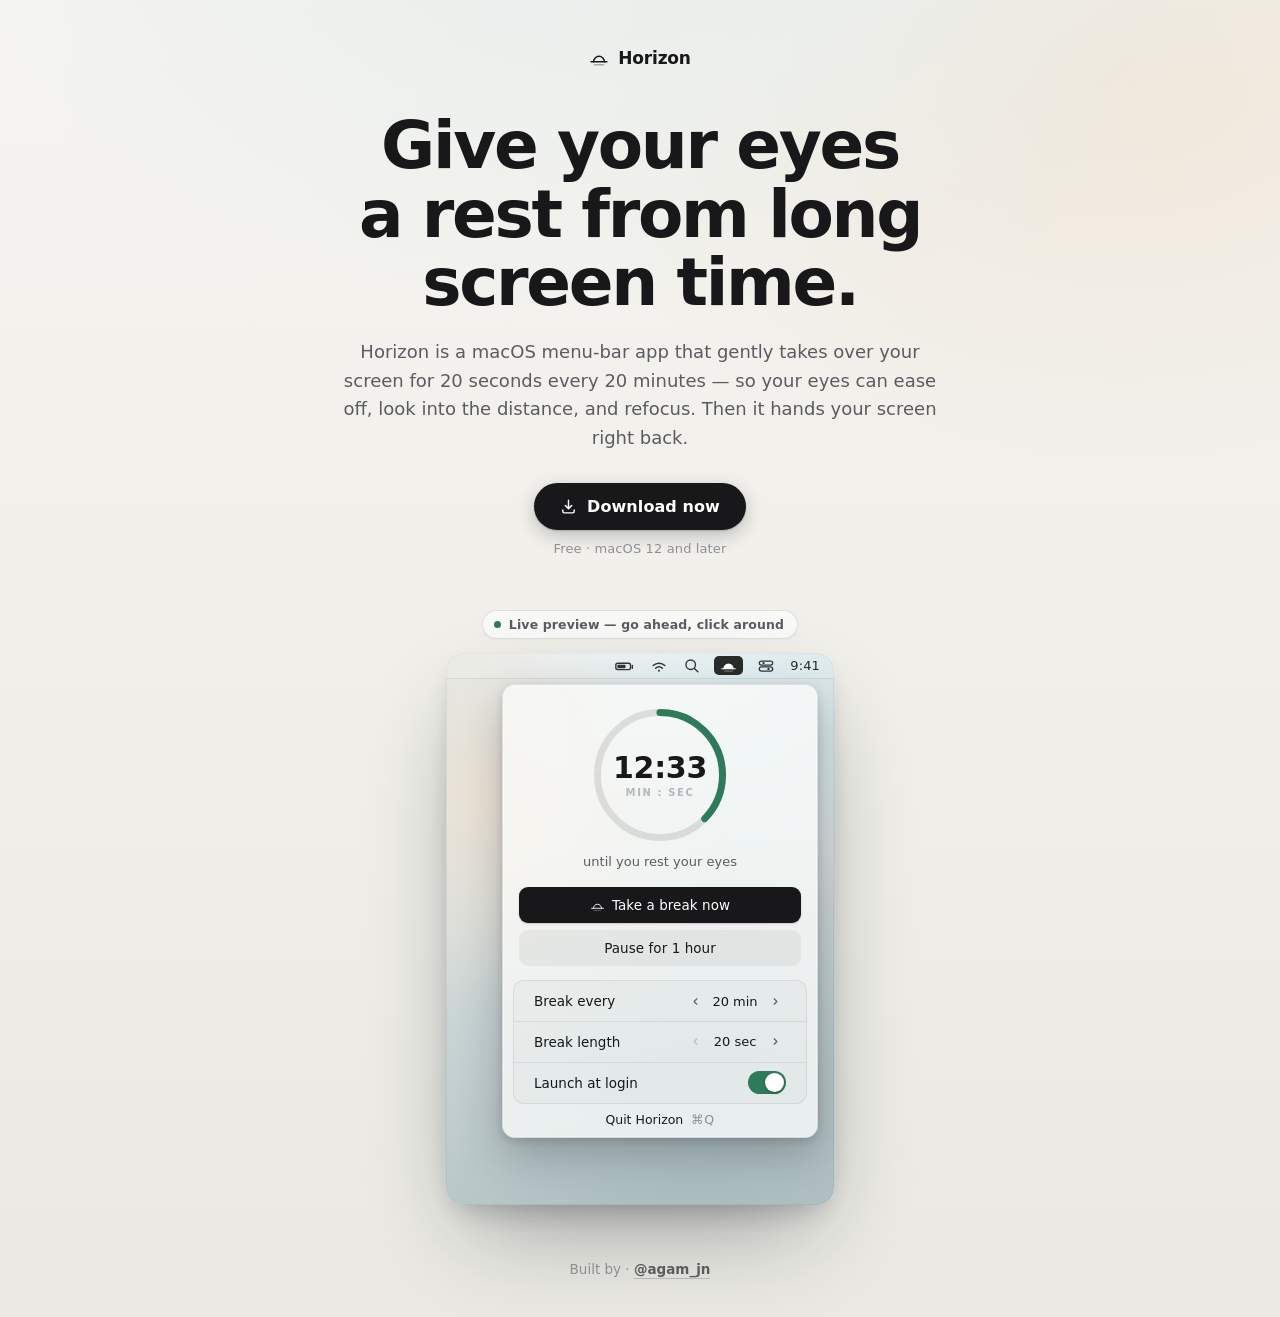
==== index.html @ 9242c68b "Horizon landing page Co-Authored-By: Claude Opus 4.8 <noreply@anthropic.com>" ====
<!DOCTYPE html>
<html lang="en">
<head>
  <meta charset="UTF-8" />
  <meta name="viewport" content="width=device-width, initial-scale=1.0" />
  <title>Horizon — rest your eyes</title>

  <meta name="description" content="Horizon is a macOS menu-bar app that gently takes over your screen for 20 seconds every 20 minutes, so your eyes can ease off, look into the distance, and refocus." />
  <meta name="theme-color" content="#f5f4f0" />
  <link rel="icon" href="favicon.svg" type="image/svg+xml" />
  <link rel="canonical" href="https://horizon.agamjn.com/" />

  <!-- Open Graph / social -->
  <meta property="og:type" content="website" />
  <meta property="og:title" content="Horizon — rest your eyes" />
  <meta property="og:description" content="A macOS menu-bar app that gently reminds you to rest your eyes — 20 seconds every 20 minutes — then hands your screen right back." />
  <meta property="og:url" content="https://horizon.agamjn.com/" />
  <meta name="twitter:card" content="summary_large_image" />
  <meta name="twitter:title" content="Horizon — rest your eyes" />
  <meta name="twitter:description" content="A macOS menu-bar app that gently reminds you to rest your eyes — 20 seconds every 20 minutes." />

  <link rel="stylesheet" href="horizon.css" />
</head>
<body>
  <main class="page">
    <!-- brand lockup -->
    <div class="brand">
      <span class="brand-mark" aria-hidden="true">
        <svg width="20" height="20" viewBox="0 0 24 24" fill="none" style="display:block">
          <line x1="2.5" y1="16.5" x2="21.5" y2="16.5" stroke="currentColor" stroke-width="1.818" stroke-linecap="round" />
          <line x1="6.5" y1="20" x2="17.5" y2="20" stroke="currentColor" stroke-width="1.818" stroke-linecap="round" opacity="0.32" />
          <path d="M5.5 16.5a6.5 6.5 0 0 1 13 0" stroke="currentColor" stroke-width="1.818" stroke-linecap="round" fill="none" />
        </svg>
      </span>
      <span class="brand-name">Horizon</span>
    </div>

    <!-- hero text -->
    <h1 class="headline">Give your eyes a rest from long screen time.</h1>
    <p class="sub">
      Horizon is a macOS menu-bar app that gently takes over your screen for 20 seconds every
      20 minutes — so your eyes can ease off, look into the distance, and refocus. Then it hands
      your screen right back.
    </p>

    <!-- CTA -->
    <div class="cta-wrap">
      <a class="cta" id="cta" href="#download">
        <svg width="17" height="17" viewBox="0 0 24 24" fill="none" style="margin-right:1px" aria-hidden="true">
          <path d="M12 3v12m0 0l-4.5-4.5M12 15l4.5-4.5" stroke="currentColor" stroke-width="2" stroke-linecap="round" stroke-linejoin="round" />
          <path d="M4 17v2a2 2 0 0 0 2 2h12a2 2 0 0 0 2-2v-2" stroke="currentColor" stroke-width="2" stroke-linecap="round" />
        </svg>
        Download now
      </a>
      <span class="cta-note">Free · macOS 12 and later</span>
      <span class="cta-soon" id="ctaSoon" hidden>Coming soon — building the final release. ✦</span>
    </div>

    <!-- live / interactive hint -->
    <div class="live-hint">
      <span class="live-dot" aria-hidden="true"></span>
      Live preview — go ahead, click around
    </div>

    <!-- device showcase: interactive menu-bar app mock -->
    <div class="device" aria-label="Horizon menu-bar app — interactive preview">
      <div class="hz-desktop">
        <!-- macOS menu bar -->
        <div class="hz-menubar">
          <div class="hz-mb-cluster">
            <span class="hz-mb-item" aria-hidden="true">
              <svg width="22" height="22" viewBox="0 0 24 24" fill="none"><rect x="2" y="9" width="16" height="7" rx="2" stroke="currentColor" stroke-width="1.5" /><rect x="3.6" y="10.6" width="9" height="3.8" rx="1" fill="currentColor" /><path d="M20 11.5v3" stroke="currentColor" stroke-width="1.6" stroke-linecap="round" /></svg>
            </span>
            <span class="hz-mb-item" aria-hidden="true">
              <svg width="20" height="20" viewBox="0 0 24 24" fill="none"><path d="M5 11.5a10 10 0 0 1 14 0M8 14.6a5.5 5.5 0 0 1 8 0" stroke="currentColor" stroke-width="1.7" stroke-linecap="round" /><circle cx="12" cy="17.6" r="1.2" fill="currentColor" /></svg>
            </span>
            <span class="hz-mb-item" aria-hidden="true">
              <svg width="19" height="19" viewBox="0 0 24 24" fill="none"><circle cx="11" cy="11" r="6" stroke="currentColor" stroke-width="1.7" /><path d="M16 16l4 4" stroke="currentColor" stroke-width="1.7" stroke-linecap="round" /></svg>
            </span>
            <span class="hz-mb-item hz-mb-app sel" aria-hidden="true">
              <svg width="17" height="17" viewBox="0 0 24 24" fill="none" style="display:block">
                <line x1="2.5" y1="16.5" x2="21.5" y2="16.5" stroke="currentColor" stroke-width="1.545" stroke-linecap="round" />
                <line x1="6.5" y1="20" x2="17.5" y2="20" stroke="currentColor" stroke-width="1.545" stroke-linecap="round" opacity="0.32" />
                <path d="M5.5 16.5a6.5 6.5 0 0 1 13 0" stroke="currentColor" stroke-width="1.545" stroke-linecap="round" fill="currentColor" />
              </svg>
            </span>
            <span class="hz-mb-item" aria-hidden="true">
              <svg width="20" height="20" viewBox="0 0 24 24" fill="none"><rect x="4" y="6" width="16" height="5" rx="2.5" stroke="currentColor" stroke-width="1.5" /><rect x="4" y="13" width="16" height="5" rx="2.5" stroke="currentColor" stroke-width="1.5" /><circle cx="9" cy="8.5" r="1.4" fill="currentColor" /><circle cx="15" cy="15.5" r="1.4" fill="currentColor" /></svg>
            </span>
            <span class="hz-mb-time">9:41</span>
          </div>
        </div>

        <!-- popover (V2 · progress-ring hero) -->
        <div class="hz-popwrap right">
          <div class="hz-pop v2">
            <div class="v2-hero">
              <div class="hz-ring" style="width:132px;height:132px">
                <svg width="132" height="132" style="transform:rotate(-90deg)" aria-hidden="true">
                  <circle cx="66" cy="66" r="62.5" fill="none" stroke="rgba(0,0,0,0.10)" stroke-width="7" />
                  <circle id="ringArc" cx="66" cy="66" r="62.5" fill="none" stroke="var(--ac)" stroke-width="7"
                    stroke-linecap="round" stroke-dasharray="392.7" stroke-dashoffset="246.7"
                    style="transition:stroke-dashoffset 0.9s linear" />
                </svg>
                <div class="hz-ring-c">
                  <div class="v2-time" id="v2Time">12:34</div>
                  <div class="v2-time-sub" id="v2Sub">min : sec</div>
                </div>
              </div>
              <div class="v2-cap" id="v2Cap">until you rest your eyes</div>
            </div>

            <div class="v2-actions">
              <button class="hz-btn primary" id="btnBreak" type="button">
                <svg width="15" height="15" viewBox="0 0 24 24" fill="none" style="display:block" aria-hidden="true">
                  <line x1="2.5" y1="16.5" x2="21.5" y2="16.5" stroke="currentColor" stroke-width="1.4" stroke-linecap="round" />
                  <line x1="6.5" y1="20" x2="17.5" y2="20" stroke="currentColor" stroke-width="1.4" stroke-linecap="round" opacity="0.32" />
                  <path d="M5.5 16.5a6.5 6.5 0 0 1 13 0" stroke="currentColor" stroke-width="1.4" stroke-linecap="round" fill="none" />
                </svg>
                Take a break now
              </button>
              <button class="hz-btn ghost" id="btnPause" type="button">Pause for 1 hour</button>
            </div>

            <div class="v2-settings">
              <div class="hz-row static tall">
                <span class="hz-row-l">Break every</span>
                <div class="hz-step" id="stepEvery">
                  <button type="button" data-dir="-1" aria-label="Less time between breaks">
                    <svg width="11" height="11" viewBox="0 0 24 24"><path d="M15 6l-6 6 6 6" fill="none" stroke="currentColor" stroke-width="2.4" stroke-linecap="round" stroke-linejoin="round" /></svg>
                  </button>
                  <span class="v" id="everyVal">20 min</span>
                  <button type="button" data-dir="1" aria-label="More time between breaks">
                    <svg width="11" height="11" viewBox="0 0 24 24"><path d="M9 6l6 6-6 6" fill="none" stroke="currentColor" stroke-width="2.4" stroke-linecap="round" stroke-linejoin="round" /></svg>
                  </button>
                </div>
              </div>
              <div class="hz-sep flush"></div>
              <div class="hz-row static tall">
                <span class="hz-row-l">Break length</span>
                <div class="hz-step" id="stepLen">
                  <button type="button" data-dir="-1" aria-label="Shorter break">
                    <svg width="11" height="11" viewBox="0 0 24 24"><path d="M15 6l-6 6 6 6" fill="none" stroke="currentColor" stroke-width="2.4" stroke-linecap="round" stroke-linejoin="round" /></svg>
                  </button>
                  <span class="v" id="lenVal">20 sec</span>
                  <button type="button" data-dir="1" aria-label="Longer break">
                    <svg width="11" height="11" viewBox="0 0 24 24"><path d="M9 6l6 6-6 6" fill="none" stroke="currentColor" stroke-width="2.4" stroke-linecap="round" stroke-linejoin="round" /></svg>
                  </button>
                </div>
              </div>
              <div class="hz-sep flush"></div>
              <div class="hz-row static tall">
                <span class="hz-row-l">Launch at login</span>
                <button type="button" class="hz-sw on" id="swLaunch" aria-label="Launch at login" aria-pressed="true"><span class="knob"></span></button>
              </div>
            </div>

            <div class="v2-foot">
              <button class="v2-quit" type="button">Quit Horizon <span class="hz-kbd">⌘Q</span></button>
            </div>
          </div>
        </div>
      </div>
    </div>

    <footer class="footer">
      Built by ·
      <a href="https://x.com/agam_jn" target="_blank" rel="noopener">@agam_jn</a>
    </footer>
  </main>

  <script src="app.js"></script>
</body>
</html>
---- horizon.css ----
/* ===========================================================================
   Horizon — landing page styles.
   Design tokens + page layout + the live V2 "progress-ring hero" menu-bar mock.
   Recreated pixel-for-pixel from the Claude Design handoff (vanilla, no React).
   =========================================================================== */

:root{
  --sans: -apple-system, "SF Pro Text", "SF Pro Display", system-ui, "Segoe UI", sans-serif;
  --ink:        #18181a;
  --ink-2:      #5b5b61;
  --ink-3:      #8e8e95;
  --ink-4:      #b6b6bc;
  --ac:         #2f7a5a;
  --ac-soft:    rgba(47,122,90,0.12);
  --dusk:       #d98b55;
  --hair:       rgba(0,0,0,0.07);
  --hair-2:     rgba(0,0,0,0.10);
  --rowhover:   rgba(0,0,0,0.055);
}

*{ box-sizing:border-box; }
html,body{ margin:0; }
body{
  font-family:var(--sans); -webkit-font-smoothing:antialiased; text-rendering:optimizeLegibility;
  color:var(--ink); min-height:100vh;
  background:
    radial-gradient(120% 70% at 50% -8%, #e7eeec 0%, rgba(231,238,236,0) 46%),
    radial-gradient(90% 60% at 88% 6%, #f0e7da 0%, rgba(240,231,218,0) 50%),
    linear-gradient(180deg, #f5f4f0 0%, #efeee9 60%, #e9e8e2 100%);
}
button{ font-family:inherit; }

.page{
  min-height:100vh; max-width:760px; margin:0 auto;
  padding:48px 28px 40px;
  display:flex; flex-direction:column; align-items:center; text-align:center;
}

/* brand lockup */
.brand{ display:flex; align-items:center; gap:9px; color:var(--ink); margin-bottom:auto; }
.brand-mark{ display:flex; color:var(--ink); }
.brand-name{ font-size:17px; font-weight:600; letter-spacing:-0.01em; }

/* hero text */
.headline{
  margin:44px 0 0; font-weight:600; letter-spacing:-0.035em; line-height:1.04;
  font-size:clamp(38px, 6.4vw, 66px); max-width:15ch; text-wrap:balance; color:var(--ink);
}
.sub{
  margin:20px 0 0; font-size:clamp(15px,1.7vw,18px); line-height:1.6; color:var(--ink-2);
  max-width:52ch; text-wrap:pretty;
}

/* CTA */
.cta-wrap{ margin-top:30px; display:flex; flex-direction:column; align-items:center; gap:11px; }
.cta{
  display:inline-flex; align-items:center; gap:9px; text-decoration:none;
  background:var(--ink); color:#fff; font-size:16px; font-weight:550; letter-spacing:.005em;
  padding:14px 26px; border-radius:999px;
  box-shadow:0 6px 18px rgba(20,24,28,0.22), 0 1px 2px rgba(0,0,0,0.18);
  transition:transform .16s cubic-bezier(0.22,1,0.36,1), background .16s ease, box-shadow .16s ease;
}
.cta:hover{ background:#000; transform:translateY(-2px); box-shadow:0 12px 28px rgba(20,24,28,0.28), 0 2px 4px rgba(0,0,0,0.2); }
.cta:active{ transform:translateY(0) scale(0.98); }
.cta:focus-visible{ outline:2px solid var(--ac); outline-offset:3px; }
.cta-note{ font-size:13px; color:var(--ink-3); letter-spacing:.01em; }
.cta-soon{ font-size:13px; color:var(--ac); font-weight:550; letter-spacing:.01em; opacity:0;
  transform:translateY(-3px); transition:opacity .3s ease, transform .3s ease; }
.cta-soon.show{ opacity:1; transform:none; }

/* live / interactive hint */
.live-hint{
  margin:54px 0 14px; display:inline-flex; align-items:center; gap:8px;
  font-size:12.5px; font-weight:550; letter-spacing:.01em; color:var(--ink-2);
  background:rgba(255,255,255,0.6); border:0.5px solid var(--hair-2);
  padding:6px 13px 6px 11px; border-radius:999px; box-shadow:0 1px 2px rgba(0,0,0,0.04); white-space:nowrap;
}
.live-dot{ width:7px; height:7px; border-radius:50%; background:var(--ac); position:relative; }
.live-dot::after{ content:""; position:absolute; inset:-3px; border-radius:50%;
  border:1.5px solid var(--ac); opacity:0; animation:liveping 2s cubic-bezier(0.22,1,0.36,1) infinite; }
@keyframes liveping{ 0%{ transform:scale(0.6); opacity:.6; } 70%{ transform:scale(1.8); opacity:0; } 100%{ opacity:0; } }

/* device showcase */
.device{
  position:relative; width:388px; height:552px; max-width:100%;
  margin:0 0 12px; border-radius:18px; overflow:hidden; cursor:pointer;
  box-shadow:0 40px 90px -28px rgba(20,30,38,0.45), 0 12px 30px -12px rgba(20,30,38,0.28),
             0 0 0 1px rgba(255,255,255,0.5) inset;
  transition:transform .3s cubic-bezier(0.22,1,0.36,1), box-shadow .3s cubic-bezier(0.22,1,0.36,1);
}
.device:hover{ transform:translateY(-3px);
  box-shadow:0 52px 110px -28px rgba(20,30,38,0.5), 0 16px 36px -12px rgba(20,30,38,0.32),
             0 0 0 1px rgba(255,255,255,0.5) inset; }
.device::after{ content:""; position:absolute; inset:0; border-radius:18px; pointer-events:none;
  box-shadow:0 0 0 1px rgba(0,0,0,0.05) inset; }

/* footer */
.footer{ margin-top:auto; padding-top:44px; font-size:13.5px; color:var(--ink-3); }
.footer a{ color:var(--ink-2); text-decoration:none; font-weight:550; border-bottom:1px solid rgba(0,0,0,0.18); padding-bottom:1px; transition:color .14s, border-color .14s; }
.footer a:hover{ color:var(--ac); border-color:var(--ac); }

/* ===========================================================================
   Shared menu-bar primitives (only the subset the V2 popover uses)
   =========================================================================== */
.hz-desktop button,
.device button{ font-family:inherit; cursor:pointer; border:0; background:none; color:inherit; padding:0; }

.hz-desktop{
  position:relative; width:100%; height:100%; overflow:hidden;
  background:
    radial-gradient(120% 85% at 78% 4%,  #d7e6e9 0%, rgba(215,230,233,0) 52%),
    radial-gradient(110% 80% at 12% 26%, #ece3d6 0%, rgba(236,227,214,0) 50%),
    radial-gradient(150% 130% at 64% 108%, #a9bcc0 0%, rgba(169,188,192,0) 60%),
    linear-gradient(158deg, #dfe7e7 0%, #ccd6d6 58%, #b7c2c4 100%);
}
.hz-desktop::after{ content:""; position:absolute; inset:0; pointer-events:none;
  background:radial-gradient(140% 100% at 50% -10%, rgba(255,255,255,0.45), rgba(255,255,255,0) 45%); }
.hz-menubar{ position:absolute; top:0; left:0; right:0; height:26px; z-index:5;
  background:rgba(255,255,255,0.16);
  backdrop-filter:blur(22px) saturate(160%); -webkit-backdrop-filter:blur(22px) saturate(160%);
  border-bottom:0.5px solid rgba(0,0,0,0.08); display:flex; align-items:center; justify-content:flex-end; }
.hz-mb-cluster{ display:flex; align-items:center; gap:13px; padding-right:14px; height:100%; color:rgba(0,0,0,0.78); }
.hz-mb-item{ display:flex; align-items:center; justify-content:center; height:100%; }
.hz-mb-app{ position:relative; padding:0 6px; height:19px; border-radius:5px; align-self:center;
  transition:background .14s ease, color .14s ease; }
.hz-mb-app.sel{ background:rgba(0,0,0,0.82); color:#fff; }
.hz-mb-time{ font-size:13px; font-weight:500; letter-spacing:.01em; color:rgba(0,0,0,0.82);
  font-variant-numeric:tabular-nums; padding-left:1px; }

.hz-popwrap{ position:absolute; top:31px; z-index:6; }
.hz-popwrap.right{ right:16px; }
.hz-pop{ background:rgba(250,250,249,0.78);
  backdrop-filter:blur(34px) saturate(180%); -webkit-backdrop-filter:blur(34px) saturate(180%);
  border:0.5px solid rgba(0,0,0,0.09); border-radius:13px;
  box-shadow:0 0 0 0.5px rgba(255,255,255,0.5) inset, 0 16px 44px rgba(20,24,28,0.26), 0 3px 10px rgba(20,24,28,0.14);
  color:var(--ink); overflow:hidden; transform-origin:top right; }

/* rows / bits */
.hz-row{ width:calc(100% - 12px); margin:0 6px; padding:7px 12px; border-radius:7px;
  display:flex; align-items:center; justify-content:space-between; gap:12px;
  font-size:13.5px; color:var(--ink); text-align:left; transition:background .12s ease, transform .06s ease; }
.hz-row:not(.static):hover{ background:var(--rowhover); }
.hz-row:not(.static):active{ transform:scale(0.985); }
.hz-row.static{ cursor:default; }
.hz-row.tall{ padding:9px 14px; font-size:13.5px; }
.hz-row-l{ color:var(--ink); }
.hz-sep{ height:0.5px; background:var(--hair); margin:5px 12px; }
.hz-sep.flush{ margin:0; }
.hz-kbd{ color:var(--ink-3); font-size:12.5px; letter-spacing:.04em; }

/* switch */
.hz-sw{ width:38px; height:23px; border-radius:999px; background:rgba(0,0,0,0.16);
  position:relative; transition:background .18s cubic-bezier(0.22,1,0.36,1); flex:none; }
.hz-sw .knob{ position:absolute; top:2px; left:2px; width:19px; height:19px; border-radius:50%;
  background:#fff; box-shadow:0 1px 3px rgba(0,0,0,0.28), 0 0 0 0.5px rgba(0,0,0,0.04);
  transition:transform .2s cubic-bezier(0.34,1.56,0.64,1); }
.hz-sw.on{ background:var(--ac); }
.hz-sw.on .knob{ transform:translateX(15px); }

/* stepper  ‹ value › */
.hz-step{ display:flex; align-items:center; gap:2px; }
.hz-step button{ width:22px; height:22px; border-radius:6px; color:var(--ink-2);
  display:flex; align-items:center; justify-content:center; transition:background .12s, color .12s; }
.hz-step button:hover{ background:var(--rowhover); color:var(--ink); }
.hz-step button:disabled{ opacity:.3; cursor:default; }
.hz-step .v{ min-width:54px; text-align:center; font-size:13px; font-weight:500; color:var(--ink); font-variant-numeric:tabular-nums; }

/* ring */
.hz-ring{ position:relative; display:grid; place-items:center; }
.hz-ring-c{ position:absolute; inset:0; display:flex; flex-direction:column; align-items:center; justify-content:center; }

/* buttons */
.hz-btn{ display:inline-flex; align-items:center; justify-content:center; gap:7px; border-radius:9px;
  font-size:13.5px; font-weight:500; letter-spacing:.005em; transition:transform .07s ease, background .14s ease, box-shadow .14s ease; }
.hz-btn:active{ transform:scale(0.975); }
.hz-btn.primary{ background:var(--ink); color:#fff; padding:10px 14px; box-shadow:0 1px 2px rgba(0,0,0,0.18); }
.hz-btn.primary:hover{ background:#000; }
.hz-btn.ghost{ background:rgba(0,0,0,0.05); color:var(--ink); padding:10px 14px; }
.hz-btn.ghost:hover{ background:rgba(0,0,0,0.085); }

/* V2 · ring hero (the piece the landing page uses) */
.hz-pop.v2{ width:316px; padding:6px 6px 8px; }
.v2-hero{ display:flex; flex-direction:column; align-items:center; padding:18px 0 6px; }
.v2-time{ font-size:30px; font-weight:600; letter-spacing:-0.01em; color:var(--ink);
  font-variant-numeric:tabular-nums; line-height:1; transition:transform .3s ease; }
.v2-time.flash{ transform:scale(1.06); }
.v2-time-sub{ margin-top:4px; font-size:10px; font-weight:600; letter-spacing:.16em; text-transform:uppercase; color:var(--ink-4); }
.v2-cap{ margin-top:13px; font-size:13px; color:var(--ink-2); }
.v2-actions{ display:flex; flex-direction:column; gap:7px; padding:12px 10px 8px; }
.v2-settings{ margin:6px 4px 2px; background:rgba(0,0,0,0.025); border-radius:11px; overflow:hidden; border:0.5px solid var(--hair); }
.v2-foot{ padding:6px 6px 2px; }
.v2-quit{ width:100%; display:flex; align-items:center; justify-content:center; gap:8px;
  padding:9px; border-radius:9px; font-size:12.5px; color:var(--ink-2); transition:background .12s; }
.v2-quit:hover{ background:var(--rowhover); }

/* focus visibility for keyboard users inside the mock */
.hz-pop button:focus-visible{ outline:2px solid var(--ac); outline-offset:2px; }

@media (max-width:480px){
  .device{ width:100%; height:auto; aspect-ratio:388/552; }
}

/* ---------------------------------------------------------------------------
   Page-load reveal — one orchestrated, staggered entrance. Disabled entirely
   for visitors who prefer reduced motion (everything renders at full opacity).
   --------------------------------------------------------------------------- */
@media (prefers-reduced-motion: no-preference){
  .brand,.headline,.sub,.cta-wrap,.live-hint,.footer{
    opacity:0; animation:hz-reveal .7s cubic-bezier(0.22,1,0.36,1) forwards;
  }
  .brand{ animation-delay:.05s; }
  .headline{ animation-delay:.12s; }
  .sub{ animation-delay:.19s; }
  .cta-wrap{ animation-delay:.26s; }
  .live-hint{ animation-delay:.34s; }
  .footer{ animation-delay:.5s; }
  /* device fades opacity only, so its hover transform stays intact */
  .device{ opacity:0; animation:hz-fade .8s ease .42s forwards; }

  @keyframes hz-reveal{ from{ opacity:0; transform:translateY(10px); } to{ opacity:1; transform:none; } }
  @keyframes hz-fade{ from{ opacity:0; } to{ opacity:1; } }
}
@media (prefers-reduced-motion: reduce){
  .live-dot::after{ animation:none; }
}
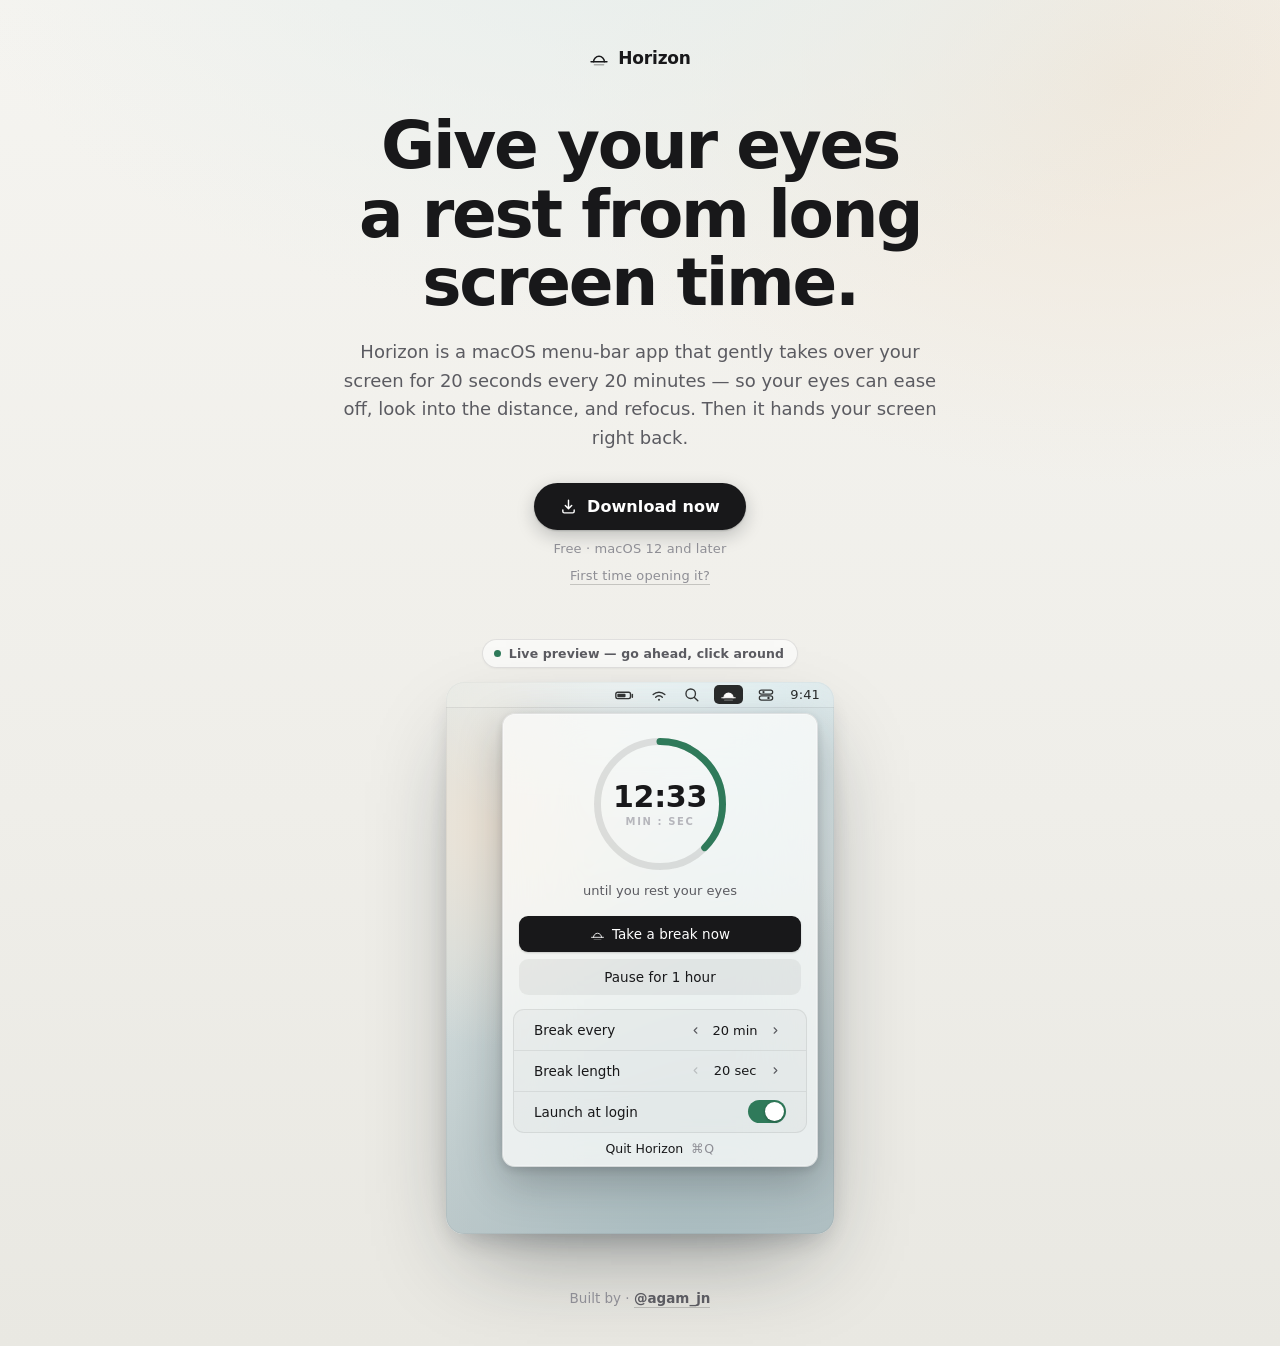
==== commit a4f04ad9: "Wire Download to latest release + add first-launch help dialog - Download CTA -> github.com/agamjn/H" ====
--- a/index.html
+++ b/index.html
@@ -45,7 +45,7 @@
 
     <!-- CTA -->
     <div class="cta-wrap">
-      <a class="cta" id="cta" href="#download">
+      <a class="cta" href="https://github.com/agamjn/Horizon/releases/latest/download/Horizon.dmg">
         <svg width="17" height="17" viewBox="0 0 24 24" fill="none" style="margin-right:1px" aria-hidden="true">
           <path d="M12 3v12m0 0l-4.5-4.5M12 15l4.5-4.5" stroke="currentColor" stroke-width="2" stroke-linecap="round" stroke-linejoin="round" />
           <path d="M4 17v2a2 2 0 0 0 2 2h12a2 2 0 0 0 2-2v-2" stroke="currentColor" stroke-width="2" stroke-linecap="round" />
@@ -53,7 +53,7 @@
         Download now
       </a>
       <span class="cta-note">Free · macOS 12 and later</span>
-      <span class="cta-soon" id="ctaSoon" hidden>Coming soon — building the final release. ✦</span>
+      <button type="button" class="help-link" id="helpLink" aria-haspopup="dialog" aria-controls="helpDialog">First time opening it?</button>
     </div>
 
     <!-- live / interactive hint -->
@@ -169,6 +169,31 @@
     </footer>
   </main>
 
+  <!-- first-launch help (purely additive; opened from the "First time opening it?" link) -->
+  <dialog class="help-dialog" id="helpDialog" aria-labelledby="helpTitle">
+    <div class="help-card">
+      <button type="button" class="help-close" id="helpClose" aria-label="Close">
+        <svg width="16" height="16" viewBox="0 0 24 24" fill="none" aria-hidden="true"><path d="M6 6l12 12M18 6L6 18" stroke="currentColor" stroke-width="2" stroke-linecap="round" /></svg>
+      </button>
+      <h2 class="help-title" id="helpTitle">First time opening Horizon</h2>
+      <p class="help-intro">macOS adds one extra step the first time you open an app from outside the App Store. You only do this once.</p>
+      <ol class="help-steps">
+        <li>Open the downloaded <strong>Horizon.dmg</strong>, then drag the Horizon icon onto the <strong>Applications</strong> folder.</li>
+        <li>Open your Applications folder and double-click <strong>Horizon</strong>. macOS will say it “could not verify” the app — click <strong>Done</strong>.</li>
+        <li>Open the Apple menu → <strong>System Settings</strong> → <strong>Privacy &amp; Security</strong>.</li>
+        <li>Scroll down to the <strong>Security</strong> section. You’ll see that “Horizon was blocked” — click <strong>Open Anyway</strong>.</li>
+        <li>Confirm with Touch ID or your password, then click <strong>Open Anyway</strong> once more.</li>
+      </ol>
+      <p class="help-done">That’s it — Horizon now lives in your menu bar (look for the eye icon), and you won’t see this prompt again.</p>
+      <p class="help-why"><strong>Why this happens:</strong> Horizon is free and open-source, and isn’t “notarized” because that requires a paid Apple developer account. The app is safe — macOS shows this for any app distributed outside its paid program.</p>
+      <details class="help-term">
+        <summary>Prefer Terminal?</summary>
+        <p class="help-term-note">Run this to clear the quarantine flag and skip the prompts:</p>
+        <code>xattr -dr com.apple.quarantine /Applications/Horizon.app</code>
+      </details>
+    </div>
+  </dialog>
+
   <script src="app.js"></script>
 </body>
 </html>
--- a/horizon.css
+++ b/horizon.css
@@ -64,9 +64,11 @@
 .cta:active{ transform:translateY(0) scale(0.98); }
 .cta:focus-visible{ outline:2px solid var(--ac); outline-offset:3px; }
 .cta-note{ font-size:13px; color:var(--ink-3); letter-spacing:.01em; }
-.cta-soon{ font-size:13px; color:var(--ac); font-weight:550; letter-spacing:.01em; opacity:0;
-  transform:translateY(-3px); transition:opacity .3s ease, transform .3s ease; }
-.cta-soon.show{ opacity:1; transform:none; }
+.help-link{ font-family:inherit; font-size:13px; color:var(--ink-3); letter-spacing:.01em;
+  background:none; border:0; cursor:pointer; padding:1px 0;
+  border-bottom:1px solid rgba(0,0,0,0.18); transition:color .14s, border-color .14s; }
+.help-link:hover{ color:var(--ac); border-color:var(--ac); }
+.help-link:focus-visible{ outline:2px solid var(--ac); outline-offset:3px; border-radius:2px; }
 
 /* live / interactive hint */
 .live-hint{
@@ -223,3 +225,54 @@
 @media (prefers-reduced-motion: reduce){
   .live-dot::after{ animation:none; }
 }
+
+/* ---------------------------------------------------------------------------
+   First-launch help dialog — built from the site's own tokens. Purely additive.
+   --------------------------------------------------------------------------- */
+.help-dialog{ border:none; padding:0; background:transparent; color:var(--ink);
+  width:min(92vw, 440px); max-height:86vh; }
+.help-dialog::backdrop{ background:rgba(20,24,28,0.34); backdrop-filter:blur(2px); -webkit-backdrop-filter:blur(2px); }
+.help-card{ position:relative; text-align:left; background:#faf9f7;
+  border:0.5px solid var(--hair-2); border-radius:16px;
+  box-shadow:0 0 0 0.5px rgba(255,255,255,0.6) inset,
+             0 30px 60px -20px rgba(20,30,38,0.45), 0 8px 20px -10px rgba(20,30,38,0.30);
+  padding:24px 24px 20px; }
+.help-title{ margin:0 6px 6px 0; font-size:18px; font-weight:600; letter-spacing:-0.02em; color:var(--ink); }
+.help-intro{ margin:0 0 16px; font-size:13.5px; line-height:1.55; color:var(--ink-2); max-width:38ch; }
+.help-steps{ margin:0; padding:0; list-style:none; counter-reset:step;
+  display:flex; flex-direction:column; gap:11px; }
+.help-steps li{ position:relative; padding-left:30px; font-size:13.5px; line-height:1.5;
+  color:var(--ink); counter-increment:step; }
+.help-steps li::before{ content:counter(step); position:absolute; left:0; top:-1px;
+  width:20px; height:20px; border-radius:50%; background:var(--ac-soft); color:var(--ac);
+  font-size:11px; font-weight:650; display:flex; align-items:center; justify-content:center;
+  font-variant-numeric:tabular-nums; }
+.help-steps strong, .help-why strong, .help-done strong{ font-weight:600; color:var(--ink); }
+.help-done{ margin:16px 0 0; font-size:13.5px; line-height:1.5; color:var(--ink); }
+.help-why{ margin:14px 0 0; padding-top:14px; border-top:0.5px solid var(--hair);
+  font-size:12.5px; line-height:1.5; color:var(--ink-3); }
+.help-close{ position:absolute; top:12px; right:12px; width:28px; height:28px; border-radius:8px;
+  display:flex; align-items:center; justify-content:center; color:var(--ink-3);
+  background:none; border:0; cursor:pointer; transition:background .12s, color .12s; }
+.help-close:hover{ background:var(--rowhover); color:var(--ink); }
+.help-close:focus-visible{ outline:2px solid var(--ac); outline-offset:2px; }
+.help-term{ margin:16px 0 0; font-size:12.5px; }
+.help-term summary{ cursor:pointer; color:var(--ink-2); font-weight:550; list-style:none;
+  display:inline-flex; align-items:center; gap:5px; width:max-content; }
+.help-term summary::-webkit-details-marker{ display:none; }
+.help-term summary::before{ content:"›"; transition:transform .15s ease; display:inline-block; }
+.help-term[open] summary::before{ transform:rotate(90deg); }
+.help-term summary:hover{ color:var(--ac); }
+.help-term summary:focus-visible{ outline:2px solid var(--ac); outline-offset:3px; border-radius:3px; }
+.help-term-note{ margin:8px 0 0; color:var(--ink-3); font-size:12px; }
+.help-term code{ display:block; margin-top:8px; padding:10px 12px; border-radius:8px;
+  background:rgba(0,0,0,0.05); border:0.5px solid var(--hair);
+  font-family:ui-monospace, SFMono-Regular, Menlo, monospace; font-size:12px; color:var(--ink);
+  white-space:pre-wrap; word-break:break-word; }
+
+@media (prefers-reduced-motion: no-preference){
+  .help-dialog[open]{ animation:help-pop .22s cubic-bezier(0.22,1,0.36,1); }
+  .help-dialog[open]::backdrop{ animation:help-fade .22s ease; }
+  @keyframes help-pop{ from{ opacity:0; transform:translateY(8px) scale(0.98); } to{ opacity:1; transform:none; } }
+  @keyframes help-fade{ from{ opacity:0; } to{ opacity:1; } }
+}
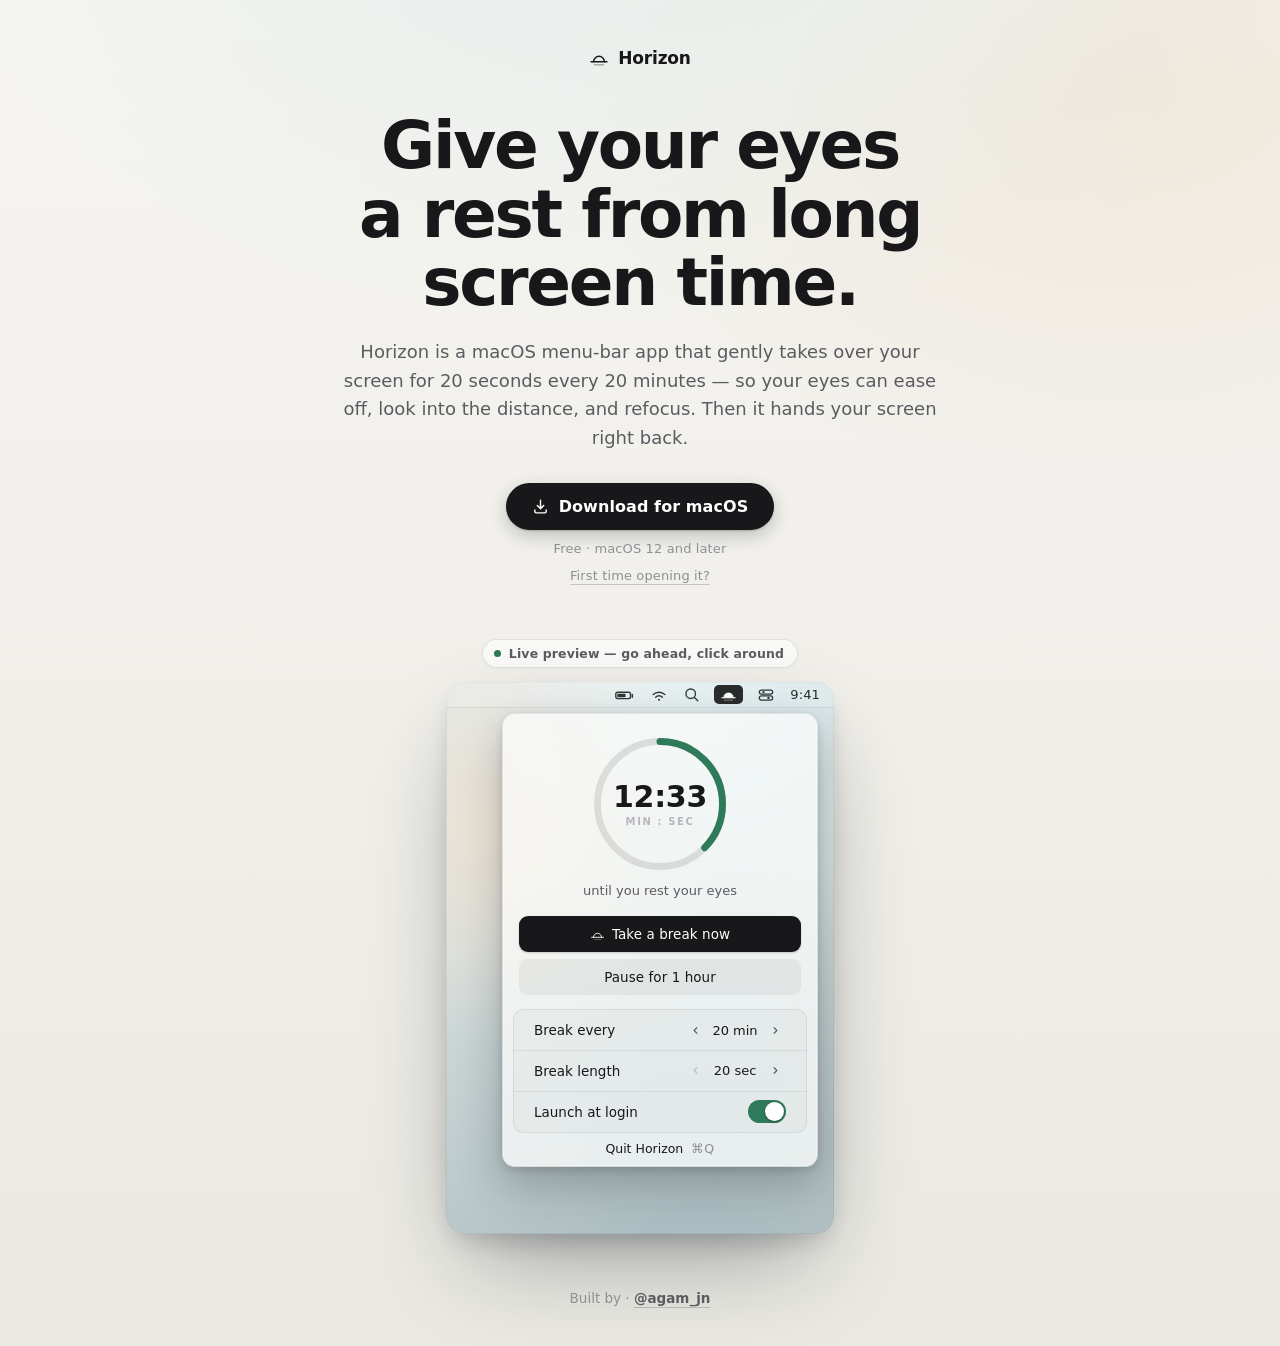
==== commit c760ad83: "Copy: 'Download for macOS'; drop first-launch 'why' explanation Co-Authored-By: Claude Opus 4.8 <nor" ====
--- a/index.html
+++ b/index.html
@@ -50,7 +50,7 @@
           <path d="M12 3v12m0 0l-4.5-4.5M12 15l4.5-4.5" stroke="currentColor" stroke-width="2" stroke-linecap="round" stroke-linejoin="round" />
           <path d="M4 17v2a2 2 0 0 0 2 2h12a2 2 0 0 0 2-2v-2" stroke="currentColor" stroke-width="2" stroke-linecap="round" />
         </svg>
-        Download now
+        Download for macOS
       </a>
       <span class="cta-note">Free · macOS 12 and later</span>
       <button type="button" class="help-link" id="helpLink" aria-haspopup="dialog" aria-controls="helpDialog">First time opening it?</button>
@@ -185,7 +185,6 @@
         <li>Confirm with Touch ID or your password, then click <strong>Open Anyway</strong> once more.</li>
       </ol>
       <p class="help-done">That’s it — Horizon now lives in your menu bar (look for the eye icon), and you won’t see this prompt again.</p>
-      <p class="help-why"><strong>Why this happens:</strong> Horizon is free and open-source, and isn’t “notarized” because that requires a paid Apple developer account. The app is safe — macOS shows this for any app distributed outside its paid program.</p>
       <details class="help-term">
         <summary>Prefer Terminal?</summary>
         <p class="help-term-note">Run this to clear the quarantine flag and skip the prompts:</p>
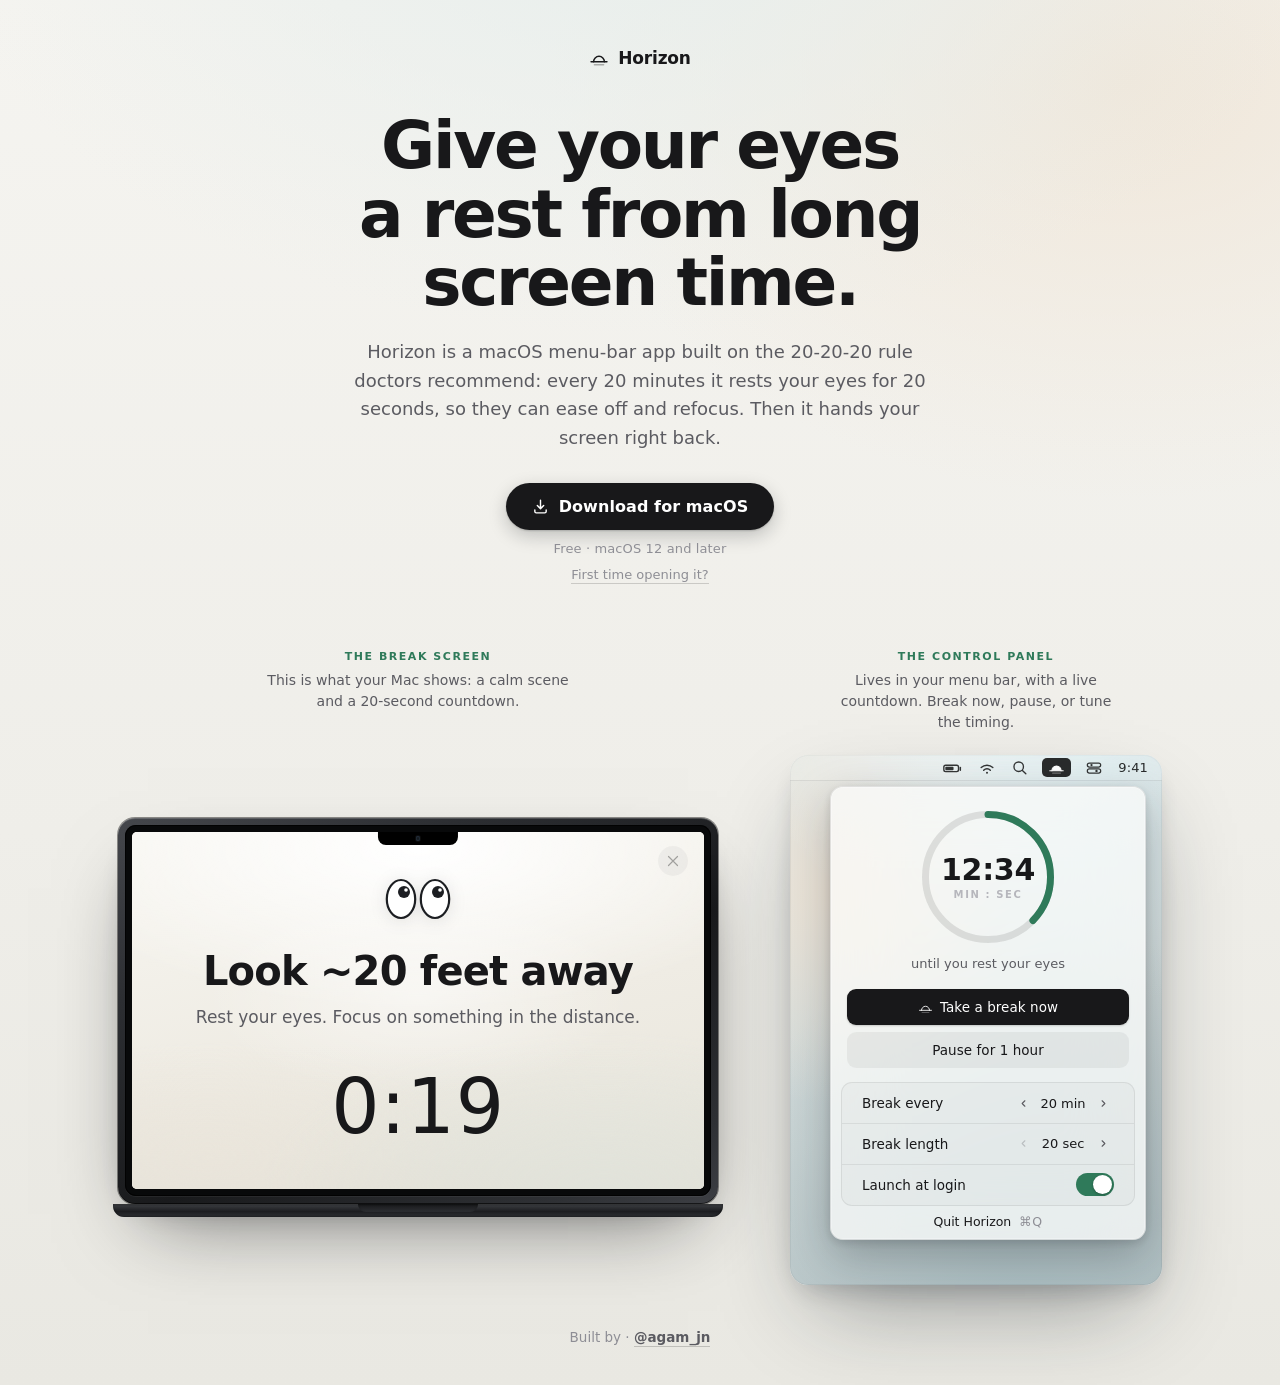
==== commit e290545b: "Redesign to v2 duo layout: break screen in MacBook + frozen control panel - Side-by-side: animated b" ====
--- a/index.html
+++ b/index.html
@@ -5,7 +5,7 @@
   <meta name="viewport" content="width=device-width, initial-scale=1.0" />
   <title>Horizon — rest your eyes</title>
 
-  <meta name="description" content="Horizon is a macOS menu-bar app that gently takes over your screen for 20 seconds every 20 minutes, so your eyes can ease off, look into the distance, and refocus." />
+  <meta name="description" content="Horizon is a macOS menu-bar app built on the 20-20-20 rule doctors recommend: every 20 minutes it rests your eyes for 20 seconds, then hands your screen right back." />
   <meta name="theme-color" content="#f5f4f0" />
   <link rel="icon" href="favicon.svg" type="image/svg+xml" />
   <link rel="canonical" href="https://horizon.agamjn.com/" />
@@ -13,11 +13,11 @@
   <!-- Open Graph / social -->
   <meta property="og:type" content="website" />
   <meta property="og:title" content="Horizon — rest your eyes" />
-  <meta property="og:description" content="A macOS menu-bar app that gently reminds you to rest your eyes — 20 seconds every 20 minutes — then hands your screen right back." />
+  <meta property="og:description" content="A macOS menu-bar app built on the 20-20-20 rule: every 20 minutes it rests your eyes for 20 seconds, then hands your screen right back." />
   <meta property="og:url" content="https://horizon.agamjn.com/" />
   <meta name="twitter:card" content="summary_large_image" />
   <meta name="twitter:title" content="Horizon — rest your eyes" />
-  <meta name="twitter:description" content="A macOS menu-bar app that gently reminds you to rest your eyes — 20 seconds every 20 minutes." />
+  <meta name="twitter:description" content="A macOS menu-bar app built on the 20-20-20 rule: rest your eyes 20 seconds every 20 minutes." />
 
   <link rel="stylesheet" href="horizon.css" />
 </head>
@@ -38,8 +38,8 @@
     <!-- hero text -->
     <h1 class="headline">Give your eyes a rest from long screen time.</h1>
     <p class="sub">
-      Horizon is a macOS menu-bar app that gently takes over your screen for 20 seconds every
-      20 minutes — so your eyes can ease off, look into the distance, and refocus. Then it hands
+      Horizon is a macOS menu-bar app built on the 20-20-20 rule doctors recommend: every
+      20 minutes it rests your eyes for 20 seconds, so they can ease off and refocus. Then it hands
       your screen right back.
     </p>
 
@@ -53,115 +53,163 @@
         Download for macOS
       </a>
       <span class="cta-note">Free · macOS 12 and later</span>
-      <button type="button" class="help-link" id="helpLink" aria-haspopup="dialog" aria-controls="helpDialog">First time opening it?</button>
+      <button type="button" class="cta-first" id="helpLink" aria-haspopup="dialog" aria-controls="helpDialog">First time opening it?</button>
     </div>
 
-    <!-- live / interactive hint -->
-    <div class="live-hint">
-      <span class="live-dot" aria-hidden="true"></span>
-      Live preview — go ahead, click around
-    </div>
-
-    <!-- device showcase: interactive menu-bar app mock -->
-    <div class="device" aria-label="Horizon menu-bar app — interactive preview">
-      <div class="hz-desktop">
-        <!-- macOS menu bar -->
-        <div class="hz-menubar">
-          <div class="hz-mb-cluster">
-            <span class="hz-mb-item" aria-hidden="true">
-              <svg width="22" height="22" viewBox="0 0 24 24" fill="none"><rect x="2" y="9" width="16" height="7" rx="2" stroke="currentColor" stroke-width="1.5" /><rect x="3.6" y="10.6" width="9" height="3.8" rx="1" fill="currentColor" /><path d="M20 11.5v3" stroke="currentColor" stroke-width="1.6" stroke-linecap="round" /></svg>
-            </span>
-            <span class="hz-mb-item" aria-hidden="true">
-              <svg width="20" height="20" viewBox="0 0 24 24" fill="none"><path d="M5 11.5a10 10 0 0 1 14 0M8 14.6a5.5 5.5 0 0 1 8 0" stroke="currentColor" stroke-width="1.7" stroke-linecap="round" /><circle cx="12" cy="17.6" r="1.2" fill="currentColor" /></svg>
-            </span>
-            <span class="hz-mb-item" aria-hidden="true">
-              <svg width="19" height="19" viewBox="0 0 24 24" fill="none"><circle cx="11" cy="11" r="6" stroke="currentColor" stroke-width="1.7" /><path d="M16 16l4 4" stroke="currentColor" stroke-width="1.7" stroke-linecap="round" /></svg>
-            </span>
-            <span class="hz-mb-item hz-mb-app sel" aria-hidden="true">
-              <svg width="17" height="17" viewBox="0 0 24 24" fill="none" style="display:block">
-                <line x1="2.5" y1="16.5" x2="21.5" y2="16.5" stroke="currentColor" stroke-width="1.545" stroke-linecap="round" />
-                <line x1="6.5" y1="20" x2="17.5" y2="20" stroke="currentColor" stroke-width="1.545" stroke-linecap="round" opacity="0.32" />
-                <path d="M5.5 16.5a6.5 6.5 0 0 1 13 0" stroke="currentColor" stroke-width="1.545" stroke-linecap="round" fill="currentColor" />
-              </svg>
-            </span>
-            <span class="hz-mb-item" aria-hidden="true">
-              <svg width="20" height="20" viewBox="0 0 24 24" fill="none"><rect x="4" y="6" width="16" height="5" rx="2.5" stroke="currentColor" stroke-width="1.5" /><rect x="4" y="13" width="16" height="5" rx="2.5" stroke="currentColor" stroke-width="1.5" /><circle cx="9" cy="8.5" r="1.4" fill="currentColor" /><circle cx="15" cy="15.5" r="1.4" fill="currentColor" /></svg>
-            </span>
-            <span class="hz-mb-time">9:41</span>
+    <!-- SIDE BY SIDE: the break screen, and the control that drives it -->
+    <section class="duo">
+      <!-- break screen — the larger surface -->
+      <figure class="duo-col break-col">
+        <figcaption class="duo-cap">
+          <span class="duo-kicker">The break screen</span>
+          <span class="duo-desc">This is what your Mac shows: a calm scene and a 20-second countdown.</span>
+        </figcaption>
+        <div class="duo-stage">
+          <!-- hand-built MacBook frame -->
+          <div class="mac">
+            <div class="mac-lid">
+              <div class="mac-bezel">
+                <div class="mac-screen">
+                  <!-- break view -->
+                  <div class="brk">
+                    <div class="brk-scene"></div>
+                    <div class="brk-haze"></div>
+                    <div class="brk-center">
+                      <svg class="brk-eyes" width="86" height="46" viewBox="0 0 86 46" fill="none" aria-hidden="true">
+                        <ellipse cx="26" cy="23" rx="14.2" ry="19" fill="#fff" stroke="#1c1e22" stroke-width="2.2" />
+                        <ellipse cx="60" cy="23" rx="14.2" ry="19" fill="#fff" stroke="#1c1e22" stroke-width="2.2" />
+                        <circle cx="29" cy="16" r="6" fill="#1c1e22" />
+                        <circle cx="63" cy="16" r="6" fill="#1c1e22" />
+                        <circle cx="31" cy="14" r="1.8" fill="#fff" />
+                        <circle cx="65" cy="14" r="1.8" fill="#fff" />
+                      </svg>
+                      <div class="brk-title">Look ~20 feet away</div>
+                      <div class="brk-sub">Rest your eyes. Focus on something in the distance.</div>
+                      <div class="brk-count" id="brkCount">0:20</div>
+                    </div>
+                    <button class="brk-x" aria-label="Skip break" tabindex="-1">
+                      <svg width="20" height="20" viewBox="0 0 24 24" fill="none"><path d="M6 6l12 12M18 6L6 18" stroke="currentColor" stroke-width="1.6" stroke-linecap="round" /></svg>
+                    </button>
+                  </div>
+                  <div class="mac-screen-notch"><span class="mac-cam"></span></div>
+                </div>
+              </div>
+            </div>
+            <div class="mac-hinge"><span class="mac-notch"></span></div>
           </div>
         </div>
-
-        <!-- popover (V2 · progress-ring hero) -->
-        <div class="hz-popwrap right">
-          <div class="hz-pop v2">
-            <div class="v2-hero">
-              <div class="hz-ring" style="width:132px;height:132px">
-                <svg width="132" height="132" style="transform:rotate(-90deg)" aria-hidden="true">
-                  <circle cx="66" cy="66" r="62.5" fill="none" stroke="rgba(0,0,0,0.10)" stroke-width="7" />
-                  <circle id="ringArc" cx="66" cy="66" r="62.5" fill="none" stroke="var(--ac)" stroke-width="7"
-                    stroke-linecap="round" stroke-dasharray="392.7" stroke-dashoffset="246.7"
-                    style="transition:stroke-dashoffset 0.9s linear" />
-                </svg>
-                <div class="hz-ring-c">
-                  <div class="v2-time" id="v2Time">12:34</div>
-                  <div class="v2-time-sub" id="v2Sub">min : sec</div>
+      </figure>
+
+      <!-- control panel — lives in the menu bar (frozen snapshot) -->
+      <figure class="duo-col control-col">
+        <figcaption class="duo-cap">
+          <span class="duo-kicker">The control panel</span>
+          <span class="duo-desc">Lives in your menu bar, with a live countdown. Break now, pause, or tune the timing.</span>
+        </figcaption>
+        <div class="duo-stage">
+          <div class="device" aria-label="Horizon menu-bar app">
+            <div class="freeze" aria-hidden="true">
+              <div class="hz-desktop">
+                <!-- macOS menu bar -->
+                <div class="hz-menubar">
+                  <div class="hz-mb-cluster">
+                    <span class="hz-mb-item">
+                      <svg width="22" height="22" viewBox="0 0 24 24" fill="none"><rect x="2" y="9" width="16" height="7" rx="2" stroke="currentColor" stroke-width="1.5" /><rect x="3.6" y="10.6" width="9" height="3.8" rx="1" fill="currentColor" /><path d="M20 11.5v3" stroke="currentColor" stroke-width="1.6" stroke-linecap="round" /></svg>
+                    </span>
+                    <span class="hz-mb-item">
+                      <svg width="20" height="20" viewBox="0 0 24 24" fill="none"><path d="M5 11.5a10 10 0 0 1 14 0M8 14.6a5.5 5.5 0 0 1 8 0" stroke="currentColor" stroke-width="1.7" stroke-linecap="round" /><circle cx="12" cy="17.6" r="1.2" fill="currentColor" /></svg>
+                    </span>
+                    <span class="hz-mb-item">
+                      <svg width="19" height="19" viewBox="0 0 24 24" fill="none"><circle cx="11" cy="11" r="6" stroke="currentColor" stroke-width="1.7" /><path d="M16 16l4 4" stroke="currentColor" stroke-width="1.7" stroke-linecap="round" /></svg>
+                    </span>
+                    <span class="hz-mb-item hz-mb-app sel">
+                      <svg width="17" height="17" viewBox="0 0 24 24" fill="none" style="display:block">
+                        <line x1="2.5" y1="16.5" x2="21.5" y2="16.5" stroke="currentColor" stroke-width="1.545" stroke-linecap="round" />
+                        <line x1="6.5" y1="20" x2="17.5" y2="20" stroke="currentColor" stroke-width="1.545" stroke-linecap="round" opacity="0.32" />
+                        <path d="M5.5 16.5a6.5 6.5 0 0 1 13 0" stroke="currentColor" stroke-width="1.545" stroke-linecap="round" fill="currentColor" />
+                      </svg>
+                    </span>
+                    <span class="hz-mb-item">
+                      <svg width="20" height="20" viewBox="0 0 24 24" fill="none"><rect x="4" y="6" width="16" height="5" rx="2.5" stroke="currentColor" stroke-width="1.5" /><rect x="4" y="13" width="16" height="5" rx="2.5" stroke="currentColor" stroke-width="1.5" /><circle cx="9" cy="8.5" r="1.4" fill="currentColor" /><circle cx="15" cy="15.5" r="1.4" fill="currentColor" /></svg>
+                    </span>
+                    <span class="hz-mb-time">9:41</span>
+                  </div>
+                </div>
+
+                <!-- popover (V2 · progress-ring hero), frozen at 12:34 -->
+                <div class="hz-popwrap right">
+                  <div class="hz-pop v2">
+                    <div class="v2-hero">
+                      <div class="hz-ring" style="width:132px;height:132px">
+                        <svg width="132" height="132" style="transform:rotate(-90deg)">
+                          <circle cx="66" cy="66" r="62.5" fill="none" stroke="rgba(0,0,0,0.10)" stroke-width="7" />
+                          <circle cx="66" cy="66" r="62.5" fill="none" stroke="var(--ac)" stroke-width="7"
+                            stroke-linecap="round" stroke-dasharray="392.7" stroke-dashoffset="246.7" />
+                        </svg>
+                        <div class="hz-ring-c">
+                          <div class="v2-time">12:34</div>
+                          <div class="v2-time-sub">min : sec</div>
+                        </div>
+                      </div>
+                      <div class="v2-cap">until you rest your eyes</div>
+                    </div>
+
+                    <div class="v2-actions">
+                      <button class="hz-btn primary" type="button">
+                        <svg width="15" height="15" viewBox="0 0 24 24" fill="none" style="display:block">
+                          <line x1="2.5" y1="16.5" x2="21.5" y2="16.5" stroke="currentColor" stroke-width="1.4" stroke-linecap="round" />
+                          <line x1="6.5" y1="20" x2="17.5" y2="20" stroke="currentColor" stroke-width="1.4" stroke-linecap="round" opacity="0.32" />
+                          <path d="M5.5 16.5a6.5 6.5 0 0 1 13 0" stroke="currentColor" stroke-width="1.4" stroke-linecap="round" fill="none" />
+                        </svg>
+                        Take a break now
+                      </button>
+                      <button class="hz-btn ghost" type="button">Pause for 1 hour</button>
+                    </div>
+
+                    <div class="v2-settings">
+                      <div class="hz-row static tall">
+                        <span class="hz-row-l">Break every</span>
+                        <div class="hz-step">
+                          <button type="button" aria-label="Less time between breaks">
+                            <svg width="11" height="11" viewBox="0 0 24 24"><path d="M15 6l-6 6 6 6" fill="none" stroke="currentColor" stroke-width="2.4" stroke-linecap="round" stroke-linejoin="round" /></svg>
+                          </button>
+                          <span class="v">20 min</span>
+                          <button type="button" aria-label="More time between breaks">
+                            <svg width="11" height="11" viewBox="0 0 24 24"><path d="M9 6l6 6-6 6" fill="none" stroke="currentColor" stroke-width="2.4" stroke-linecap="round" stroke-linejoin="round" /></svg>
+                          </button>
+                        </div>
+                      </div>
+                      <div class="hz-sep flush"></div>
+                      <div class="hz-row static tall">
+                        <span class="hz-row-l">Break length</span>
+                        <div class="hz-step">
+                          <button type="button" aria-label="Shorter break" disabled>
+                            <svg width="11" height="11" viewBox="0 0 24 24"><path d="M15 6l-6 6 6 6" fill="none" stroke="currentColor" stroke-width="2.4" stroke-linecap="round" stroke-linejoin="round" /></svg>
+                          </button>
+                          <span class="v">20 sec</span>
+                          <button type="button" aria-label="Longer break">
+                            <svg width="11" height="11" viewBox="0 0 24 24"><path d="M9 6l6 6-6 6" fill="none" stroke="currentColor" stroke-width="2.4" stroke-linecap="round" stroke-linejoin="round" /></svg>
+                          </button>
+                        </div>
+                      </div>
+                      <div class="hz-sep flush"></div>
+                      <div class="hz-row static tall">
+                        <span class="hz-row-l">Launch at login</span>
+                        <span class="hz-sw on"><span class="knob"></span></span>
+                      </div>
+                    </div>
+
+                    <div class="v2-foot">
+                      <button class="v2-quit" type="button">Quit Horizon <span class="hz-kbd">⌘Q</span></button>
+                    </div>
+                  </div>
                 </div>
               </div>
-              <div class="v2-cap" id="v2Cap">until you rest your eyes</div>
-            </div>
-
-            <div class="v2-actions">
-              <button class="hz-btn primary" id="btnBreak" type="button">
-                <svg width="15" height="15" viewBox="0 0 24 24" fill="none" style="display:block" aria-hidden="true">
-                  <line x1="2.5" y1="16.5" x2="21.5" y2="16.5" stroke="currentColor" stroke-width="1.4" stroke-linecap="round" />
-                  <line x1="6.5" y1="20" x2="17.5" y2="20" stroke="currentColor" stroke-width="1.4" stroke-linecap="round" opacity="0.32" />
-                  <path d="M5.5 16.5a6.5 6.5 0 0 1 13 0" stroke="currentColor" stroke-width="1.4" stroke-linecap="round" fill="none" />
-                </svg>
-                Take a break now
-              </button>
-              <button class="hz-btn ghost" id="btnPause" type="button">Pause for 1 hour</button>
-            </div>
-
-            <div class="v2-settings">
-              <div class="hz-row static tall">
-                <span class="hz-row-l">Break every</span>
-                <div class="hz-step" id="stepEvery">
-                  <button type="button" data-dir="-1" aria-label="Less time between breaks">
-                    <svg width="11" height="11" viewBox="0 0 24 24"><path d="M15 6l-6 6 6 6" fill="none" stroke="currentColor" stroke-width="2.4" stroke-linecap="round" stroke-linejoin="round" /></svg>
-                  </button>
-                  <span class="v" id="everyVal">20 min</span>
-                  <button type="button" data-dir="1" aria-label="More time between breaks">
-                    <svg width="11" height="11" viewBox="0 0 24 24"><path d="M9 6l6 6-6 6" fill="none" stroke="currentColor" stroke-width="2.4" stroke-linecap="round" stroke-linejoin="round" /></svg>
-                  </button>
-                </div>
-              </div>
-              <div class="hz-sep flush"></div>
-              <div class="hz-row static tall">
-                <span class="hz-row-l">Break length</span>
-                <div class="hz-step" id="stepLen">
-                  <button type="button" data-dir="-1" aria-label="Shorter break">
-                    <svg width="11" height="11" viewBox="0 0 24 24"><path d="M15 6l-6 6 6 6" fill="none" stroke="currentColor" stroke-width="2.4" stroke-linecap="round" stroke-linejoin="round" /></svg>
-                  </button>
-                  <span class="v" id="lenVal">20 sec</span>
-                  <button type="button" data-dir="1" aria-label="Longer break">
-                    <svg width="11" height="11" viewBox="0 0 24 24"><path d="M9 6l6 6-6 6" fill="none" stroke="currentColor" stroke-width="2.4" stroke-linecap="round" stroke-linejoin="round" /></svg>
-                  </button>
-                </div>
-              </div>
-              <div class="hz-sep flush"></div>
-              <div class="hz-row static tall">
-                <span class="hz-row-l">Launch at login</span>
-                <button type="button" class="hz-sw on" id="swLaunch" aria-label="Launch at login" aria-pressed="true"><span class="knob"></span></button>
-              </div>
-            </div>
-
-            <div class="v2-foot">
-              <button class="v2-quit" type="button">Quit Horizon <span class="hz-kbd">⌘Q</span></button>
             </div>
           </div>
         </div>
-      </div>
-    </div>
+      </figure>
+    </section>
 
     <footer class="footer">
       Built by ·
@@ -169,7 +217,7 @@
     </footer>
   </main>
 
-  <!-- first-launch help (purely additive; opened from the "First time opening it?" link) -->
+  <!-- first-launch help (opened from the "First time opening it?" link) -->
   <dialog class="help-dialog" id="helpDialog" aria-labelledby="helpTitle">
     <div class="help-card">
       <button type="button" class="help-close" id="helpClose" aria-label="Close">
--- a/horizon.css
+++ b/horizon.css
@@ -1,6 +1,5 @@
 /* ===========================================================================
-   Horizon — landing page styles.
-   Design tokens + page layout + the live V2 "progress-ring hero" menu-bar mock.
+   Horizon — landing page (v2: side-by-side "duo" layout).
    Recreated pixel-for-pixel from the Claude Design handoff (vanilla, no React).
    =========================================================================== */
 
@@ -31,10 +30,11 @@
 button{ font-family:inherit; }
 
 .page{
-  min-height:100vh; max-width:760px; margin:0 auto;
+  min-height:100vh; max-width:1140px; margin:0 auto;
   padding:48px 28px 40px;
   display:flex; flex-direction:column; align-items:center; text-align:center;
 }
+.headline, .sub{ max-width:760px; }
 
 /* brand lockup */
 .brand{ display:flex; align-items:center; gap:9px; color:var(--ink); margin-bottom:auto; }
@@ -64,28 +64,27 @@
 .cta:active{ transform:translateY(0) scale(0.98); }
 .cta:focus-visible{ outline:2px solid var(--ac); outline-offset:3px; }
 .cta-note{ font-size:13px; color:var(--ink-3); letter-spacing:.01em; }
-.help-link{ font-family:inherit; font-size:13px; color:var(--ink-3); letter-spacing:.01em;
-  background:none; border:0; cursor:pointer; padding:1px 0;
-  border-bottom:1px solid rgba(0,0,0,0.18); transition:color .14s, border-color .14s; }
-.help-link:hover{ color:var(--ac); border-color:var(--ac); }
-.help-link:focus-visible{ outline:2px solid var(--ac); outline-offset:3px; border-radius:2px; }
-
-/* live / interactive hint */
-.live-hint{
-  margin:54px 0 14px; display:inline-flex; align-items:center; gap:8px;
-  font-size:12.5px; font-weight:550; letter-spacing:.01em; color:var(--ink-2);
-  background:rgba(255,255,255,0.6); border:0.5px solid var(--hair-2);
-  padding:6px 13px 6px 11px; border-radius:999px; box-shadow:0 1px 2px rgba(0,0,0,0.04); white-space:nowrap;
-}
-.live-dot{ width:7px; height:7px; border-radius:50%; background:var(--ac); position:relative; }
-.live-dot::after{ content:""; position:absolute; inset:-3px; border-radius:50%;
-  border:1.5px solid var(--ac); opacity:0; animation:liveping 2s cubic-bezier(0.22,1,0.36,1) infinite; }
-@keyframes liveping{ 0%{ transform:scale(0.6); opacity:.6; } 70%{ transform:scale(1.8); opacity:0; } 100%{ opacity:0; } }
-
-/* device showcase */
+.cta-first{ font-family:inherit; font-size:13px; color:var(--ink-3); text-decoration:none;
+  background:none; border:0; cursor:pointer; padding:0 0 1px;
+  border-bottom:1px solid rgba(0,0,0,0.16); transition:color .14s, border-color .14s; }
+.cta-first:hover{ color:var(--ink-2); border-color:rgba(0,0,0,0.4); }
+.cta-first:focus-visible{ outline:2px solid var(--ac); outline-offset:3px; border-radius:2px; }
+
+/* side-by-side duo */
+.duo{ display:flex; align-items:stretch; justify-content:center; gap:72px;
+  width:100%; margin-top:66px; }
+.duo-col{ margin:0; display:flex; flex-direction:column; align-items:center; }
+.break-col{ flex:1 1 560px; max-width:600px; }
+.control-col{ flex:0 0 372px; }
+.duo-cap{ display:flex; flex-direction:column; gap:7px; margin-bottom:22px; min-height:78px; }
+.duo-kicker{ font-size:11px; font-weight:650; letter-spacing:.14em; text-transform:uppercase; color:var(--ac); }
+.duo-desc{ font-size:14px; line-height:1.5; color:var(--ink-2); max-width:34ch; margin:0 auto; text-wrap:pretty; }
+.duo-stage{ flex:1; width:100%; display:flex; align-items:center; justify-content:center; }
+
+/* device showcase (menu-bar panel) */
 .device{
-  position:relative; width:388px; height:552px; max-width:100%;
-  margin:0 0 12px; border-radius:18px; overflow:hidden; cursor:pointer;
+  position:relative; width:372px; height:530px; max-width:100%;
+  border-radius:18px; overflow:hidden; cursor:pointer;
   box-shadow:0 40px 90px -28px rgba(20,30,38,0.45), 0 12px 30px -12px rgba(20,30,38,0.28),
              0 0 0 1px rgba(255,255,255,0.5) inset;
   transition:transform .3s cubic-bezier(0.22,1,0.36,1), box-shadow .3s cubic-bezier(0.22,1,0.36,1);
@@ -93,16 +92,86 @@
 .device:hover{ transform:translateY(-3px);
   box-shadow:0 52px 110px -28px rgba(20,30,38,0.5), 0 16px 36px -12px rgba(20,30,38,0.32),
              0 0 0 1px rgba(255,255,255,0.5) inset; }
+.control-col .device{ cursor:default; }
+.freeze{ width:100%; height:100%; pointer-events:none; }
 .device::after{ content:""; position:absolute; inset:0; border-radius:18px; pointer-events:none;
   box-shadow:0 0 0 1px rgba(0,0,0,0.05) inset; }
+
+@media (max-width:900px){
+  .duo{ flex-direction:column; align-items:center; gap:8px; margin-top:48px; }
+  .break-col, .control-col{ flex:none; width:100%; max-width:560px; }
+  .duo-cap{ min-height:0; margin-bottom:18px; }
+}
+
+/* ============================ MACBOOK FRAME (space black, thin + 3D) ===== */
+.mac{ width:100%; max-width:780px; display:flex; flex-direction:column; align-items:center; }
+.mac-lid{ width:100%; padding:7px 7px 8px;
+  background:linear-gradient(152deg, #45474c 0%, #2c2e32 26%, #191a1c 58%, #2f3135 88%, #3d3f44 100%);
+  border-radius:17px;
+  box-shadow:0 1px 0 rgba(255,255,255,0.18) inset, 0 -1px 0 rgba(0,0,0,0.62) inset,
+             0 0 0 1px rgba(0,0,0,0.42),
+             0 40px 80px -30px rgba(8,10,14,0.58), 0 16px 34px -22px rgba(8,10,14,0.46); }
+.mac-bezel{ position:relative; background:#08090a; border-radius:11px; padding:7px;
+  box-shadow:0 0 0 1px rgba(0,0,0,0.78) inset, 0 1px 0 rgba(255,255,255,0.05); }
+.mac-screen{ position:relative; width:100%; aspect-ratio:16/10; border-radius:5px;
+  overflow:hidden; background:#000;
+  box-shadow:inset 0 0 0 1px rgba(0,0,0,0.5), inset 0 1px 5px rgba(0,0,0,0.3); }
+.mac-screen-notch{ position:absolute; top:0; left:50%; transform:translateX(-50%);
+  width:clamp(78px, 14%, 124px); height:clamp(13px, 2%, 18px); background:#000;
+  border-radius:0 0 8px 8px; z-index:5;
+  display:flex; align-items:center; justify-content:center; }
+.mac-cam{ width:4.5px; height:4.5px; border-radius:50%; background:#0f1215;
+  box-shadow:inset 0 0 2px rgba(110,150,200,0.5), 0 0 0 1px rgba(255,255,255,0.05); }
+.mac-hinge{ position:relative; width:101.6%; height:13px;
+  background:linear-gradient(180deg, #4b4d52 0%, #34363a 16%, #1c1d20 58%, #303236 100%);
+  border-radius:0 0 11px 11px;
+  box-shadow:0 1px 0 rgba(255,255,255,0.13) inset, 0 -1px 2px rgba(0,0,0,0.42) inset,
+             0 10px 18px -8px rgba(8,10,14,0.5); }
+.mac-hinge::before{ content:""; position:absolute; top:0; left:0; right:0; height:2px;
+  background:linear-gradient(180deg, rgba(0,0,0,0.6), rgba(0,0,0,0)); }
+.mac-notch{ position:absolute; top:0; left:50%; transform:translateX(-50%);
+  width:120px; height:8px; border-radius:0 0 8px 8px;
+  background:linear-gradient(180deg, #18191b, #2c2e32);
+  box-shadow:0 1px 2px rgba(0,0,0,0.45) inset; }
+
+/* ============================ BREAK VIEW (premium off-white) ============= */
+.brk{ position:absolute; inset:0; overflow:hidden; background:#f3f1ea; }
+.brk-scene{ position:absolute; inset:-4%;
+  background:
+    radial-gradient(120% 80% at 50% 8%,  #ffffff 0%, rgba(255,255,255,0) 52%),
+    radial-gradient(95% 70% at 80% 96%,  #e4e7df 0%, rgba(228,231,223,0) 58%),
+    radial-gradient(70% 50% at 16% 88%,  #eee9df 0%, rgba(238,233,223,0) 60%),
+    linear-gradient(168deg, #f8f7f2 0%, #efece4 52%, #e7e4da 100%);
+  animation:brkdrift 20s ease-in-out infinite alternate; }
+.brk-scene::after{ content:""; position:absolute; inset:0;
+  background:radial-gradient(48% 36% at 50% 46%, rgba(255,255,255,0.7), rgba(255,255,255,0) 72%);
+  opacity:0.7; }
+@keyframes brkdrift{ from{ transform:scale(1.02) translateY(0); } to{ transform:scale(1.07) translateY(-1.2%); } }
+.brk-haze{ position:absolute; inset:0;
+  background:linear-gradient(180deg, rgba(255,255,255,0.0) 60%, rgba(214,210,200,0.22) 100%); }
+.brk-center{ position:absolute; inset:0; display:flex; flex-direction:column;
+  align-items:center; justify-content:center; gap:0; color:var(--ink); }
+.brk-eyes{ margin-bottom:clamp(14px,2.4vw,26px); filter:drop-shadow(0 2px 8px rgba(20,24,28,0.10)); }
+.brk-title{ font-size:clamp(24px,3.6vw,40px); font-weight:650; letter-spacing:-0.02em; color:var(--ink); }
+.brk-sub{ margin-top:clamp(8px,1vw,13px); font-size:clamp(12px,1.5vw,17px); font-weight:450; color:var(--ink-2); }
+.brk-count{ margin-top:clamp(22px,3.4vw,42px); font-size:clamp(40px,6.4vw,76px); font-weight:200;
+  letter-spacing:0.01em; color:var(--ink); font-variant-numeric:tabular-nums; line-height:1; }
+.brk-x{ position:absolute; top:14px; right:16px; width:30px; height:30px; border-radius:50%;
+  display:flex; align-items:center; justify-content:center; color:rgba(0,0,0,0.32);
+  background:rgba(0,0,0,0.04); border:0; transition:color .14s, background .14s; }
+.brk-x:hover{ color:var(--ink); background:rgba(0,0,0,0.08); }
 
 /* footer */
 .footer{ margin-top:auto; padding-top:44px; font-size:13.5px; color:var(--ink-3); }
 .footer a{ color:var(--ink-2); text-decoration:none; font-weight:550; border-bottom:1px solid rgba(0,0,0,0.18); padding-bottom:1px; transition:color .14s, border-color .14s; }
 .footer a:hover{ color:var(--ac); border-color:var(--ac); }
 
+@media (max-width:480px){
+  .device{ width:100%; height:auto; aspect-ratio:372/530; }
+}
+
 /* ===========================================================================
-   Shared menu-bar primitives (only the subset the V2 popover uses)
+   Menu-bar primitives — the frozen V2 control panel uses these.
    =========================================================================== */
 .hz-desktop button,
 .device button{ font-family:inherit; cursor:pointer; border:0; background:none; color:inherit; padding:0; }
@@ -137,12 +206,9 @@
   box-shadow:0 0 0 0.5px rgba(255,255,255,0.5) inset, 0 16px 44px rgba(20,24,28,0.26), 0 3px 10px rgba(20,24,28,0.14);
   color:var(--ink); overflow:hidden; transform-origin:top right; }
 
-/* rows / bits */
 .hz-row{ width:calc(100% - 12px); margin:0 6px; padding:7px 12px; border-radius:7px;
   display:flex; align-items:center; justify-content:space-between; gap:12px;
   font-size:13.5px; color:var(--ink); text-align:left; transition:background .12s ease, transform .06s ease; }
-.hz-row:not(.static):hover{ background:var(--rowhover); }
-.hz-row:not(.static):active{ transform:scale(0.985); }
 .hz-row.static{ cursor:default; }
 .hz-row.tall{ padding:9px 14px; font-size:13.5px; }
 .hz-row-l{ color:var(--ink); }
@@ -150,7 +216,6 @@
 .hz-sep.flush{ margin:0; }
 .hz-kbd{ color:var(--ink-3); font-size:12.5px; letter-spacing:.04em; }
 
-/* switch */
 .hz-sw{ width:38px; height:23px; border-radius:999px; background:rgba(0,0,0,0.16);
   position:relative; transition:background .18s cubic-bezier(0.22,1,0.36,1); flex:none; }
 .hz-sw .knob{ position:absolute; top:2px; left:2px; width:19px; height:19px; border-radius:50%;
@@ -159,76 +224,35 @@
 .hz-sw.on{ background:var(--ac); }
 .hz-sw.on .knob{ transform:translateX(15px); }
 
-/* stepper  ‹ value › */
 .hz-step{ display:flex; align-items:center; gap:2px; }
 .hz-step button{ width:22px; height:22px; border-radius:6px; color:var(--ink-2);
   display:flex; align-items:center; justify-content:center; transition:background .12s, color .12s; }
-.hz-step button:hover{ background:var(--rowhover); color:var(--ink); }
 .hz-step button:disabled{ opacity:.3; cursor:default; }
 .hz-step .v{ min-width:54px; text-align:center; font-size:13px; font-weight:500; color:var(--ink); font-variant-numeric:tabular-nums; }
 
-/* ring */
 .hz-ring{ position:relative; display:grid; place-items:center; }
 .hz-ring-c{ position:absolute; inset:0; display:flex; flex-direction:column; align-items:center; justify-content:center; }
 
-/* buttons */
 .hz-btn{ display:inline-flex; align-items:center; justify-content:center; gap:7px; border-radius:9px;
-  font-size:13.5px; font-weight:500; letter-spacing:.005em; transition:transform .07s ease, background .14s ease, box-shadow .14s ease; }
-.hz-btn:active{ transform:scale(0.975); }
+  font-size:13.5px; font-weight:500; letter-spacing:.005em; }
 .hz-btn.primary{ background:var(--ink); color:#fff; padding:10px 14px; box-shadow:0 1px 2px rgba(0,0,0,0.18); }
-.hz-btn.primary:hover{ background:#000; }
 .hz-btn.ghost{ background:rgba(0,0,0,0.05); color:var(--ink); padding:10px 14px; }
-.hz-btn.ghost:hover{ background:rgba(0,0,0,0.085); }
-
-/* V2 · ring hero (the piece the landing page uses) */
+
 .hz-pop.v2{ width:316px; padding:6px 6px 8px; }
 .v2-hero{ display:flex; flex-direction:column; align-items:center; padding:18px 0 6px; }
 .v2-time{ font-size:30px; font-weight:600; letter-spacing:-0.01em; color:var(--ink);
-  font-variant-numeric:tabular-nums; line-height:1; transition:transform .3s ease; }
-.v2-time.flash{ transform:scale(1.06); }
+  font-variant-numeric:tabular-nums; line-height:1; }
 .v2-time-sub{ margin-top:4px; font-size:10px; font-weight:600; letter-spacing:.16em; text-transform:uppercase; color:var(--ink-4); }
 .v2-cap{ margin-top:13px; font-size:13px; color:var(--ink-2); }
 .v2-actions{ display:flex; flex-direction:column; gap:7px; padding:12px 10px 8px; }
 .v2-settings{ margin:6px 4px 2px; background:rgba(0,0,0,0.025); border-radius:11px; overflow:hidden; border:0.5px solid var(--hair); }
 .v2-foot{ padding:6px 6px 2px; }
 .v2-quit{ width:100%; display:flex; align-items:center; justify-content:center; gap:8px;
-  padding:9px; border-radius:9px; font-size:12.5px; color:var(--ink-2); transition:background .12s; }
-.v2-quit:hover{ background:var(--rowhover); }
-
-/* focus visibility for keyboard users inside the mock */
-.hz-pop button:focus-visible{ outline:2px solid var(--ac); outline-offset:2px; }
-
-@media (max-width:480px){
-  .device{ width:100%; height:auto; aspect-ratio:388/552; }
-}
-
-/* ---------------------------------------------------------------------------
-   Page-load reveal — one orchestrated, staggered entrance. Disabled entirely
-   for visitors who prefer reduced motion (everything renders at full opacity).
-   --------------------------------------------------------------------------- */
-@media (prefers-reduced-motion: no-preference){
-  .brand,.headline,.sub,.cta-wrap,.live-hint,.footer{
-    opacity:0; animation:hz-reveal .7s cubic-bezier(0.22,1,0.36,1) forwards;
-  }
-  .brand{ animation-delay:.05s; }
-  .headline{ animation-delay:.12s; }
-  .sub{ animation-delay:.19s; }
-  .cta-wrap{ animation-delay:.26s; }
-  .live-hint{ animation-delay:.34s; }
-  .footer{ animation-delay:.5s; }
-  /* device fades opacity only, so its hover transform stays intact */
-  .device{ opacity:0; animation:hz-fade .8s ease .42s forwards; }
-
-  @keyframes hz-reveal{ from{ opacity:0; transform:translateY(10px); } to{ opacity:1; transform:none; } }
-  @keyframes hz-fade{ from{ opacity:0; } to{ opacity:1; } }
-}
-@media (prefers-reduced-motion: reduce){
-  .live-dot::after{ animation:none; }
-}
-
-/* ---------------------------------------------------------------------------
+  padding:9px; border-radius:9px; font-size:12.5px; color:var(--ink-2); }
+
+/* ===========================================================================
    First-launch help dialog — built from the site's own tokens. Purely additive.
-   --------------------------------------------------------------------------- */
+   =========================================================================== */
 .help-dialog{ border:none; padding:0; background:transparent; color:var(--ink);
   width:min(92vw, 440px); max-height:86vh; }
 .help-dialog::backdrop{ background:rgba(20,24,28,0.34); backdrop-filter:blur(2px); -webkit-backdrop-filter:blur(2px); }
@@ -247,10 +271,8 @@
   width:20px; height:20px; border-radius:50%; background:var(--ac-soft); color:var(--ac);
   font-size:11px; font-weight:650; display:flex; align-items:center; justify-content:center;
   font-variant-numeric:tabular-nums; }
-.help-steps strong, .help-why strong, .help-done strong{ font-weight:600; color:var(--ink); }
+.help-steps strong, .help-done strong{ font-weight:600; color:var(--ink); }
 .help-done{ margin:16px 0 0; font-size:13.5px; line-height:1.5; color:var(--ink); }
-.help-why{ margin:14px 0 0; padding-top:14px; border-top:0.5px solid var(--hair);
-  font-size:12.5px; line-height:1.5; color:var(--ink-3); }
 .help-close{ position:absolute; top:12px; right:12px; width:28px; height:28px; border-radius:8px;
   display:flex; align-items:center; justify-content:center; color:var(--ink-3);
   background:none; border:0; cursor:pointer; transition:background .12s, color .12s; }
@@ -270,7 +292,24 @@
   font-family:ui-monospace, SFMono-Regular, Menlo, monospace; font-size:12px; color:var(--ink);
   white-space:pre-wrap; word-break:break-word; }
 
+/* ---------------------------------------------------------------------------
+   Page-load reveal — staggered entrance. Disabled for reduced-motion.
+   --------------------------------------------------------------------------- */
 @media (prefers-reduced-motion: no-preference){
+  .brand,.headline,.sub,.cta-wrap,.footer{
+    opacity:0; animation:hz-reveal .7s cubic-bezier(0.22,1,0.36,1) forwards;
+  }
+  .brand{ animation-delay:.05s; }
+  .headline{ animation-delay:.12s; }
+  .sub{ animation-delay:.19s; }
+  .cta-wrap{ animation-delay:.26s; }
+  .footer{ animation-delay:.5s; }
+  /* duo fades opacity only, so the device hover transform stays intact */
+  .duo{ opacity:0; animation:hz-fade .8s ease .4s forwards; }
+
+  @keyframes hz-reveal{ from{ opacity:0; transform:translateY(10px); } to{ opacity:1; transform:none; } }
+  @keyframes hz-fade{ from{ opacity:0; } to{ opacity:1; } }
+
   .help-dialog[open]{ animation:help-pop .22s cubic-bezier(0.22,1,0.36,1); }
   .help-dialog[open]::backdrop{ animation:help-fade .22s ease; }
   @keyframes help-pop{ from{ opacity:0; transform:translateY(8px) scale(0.98); } to{ opacity:1; transform:none; } }
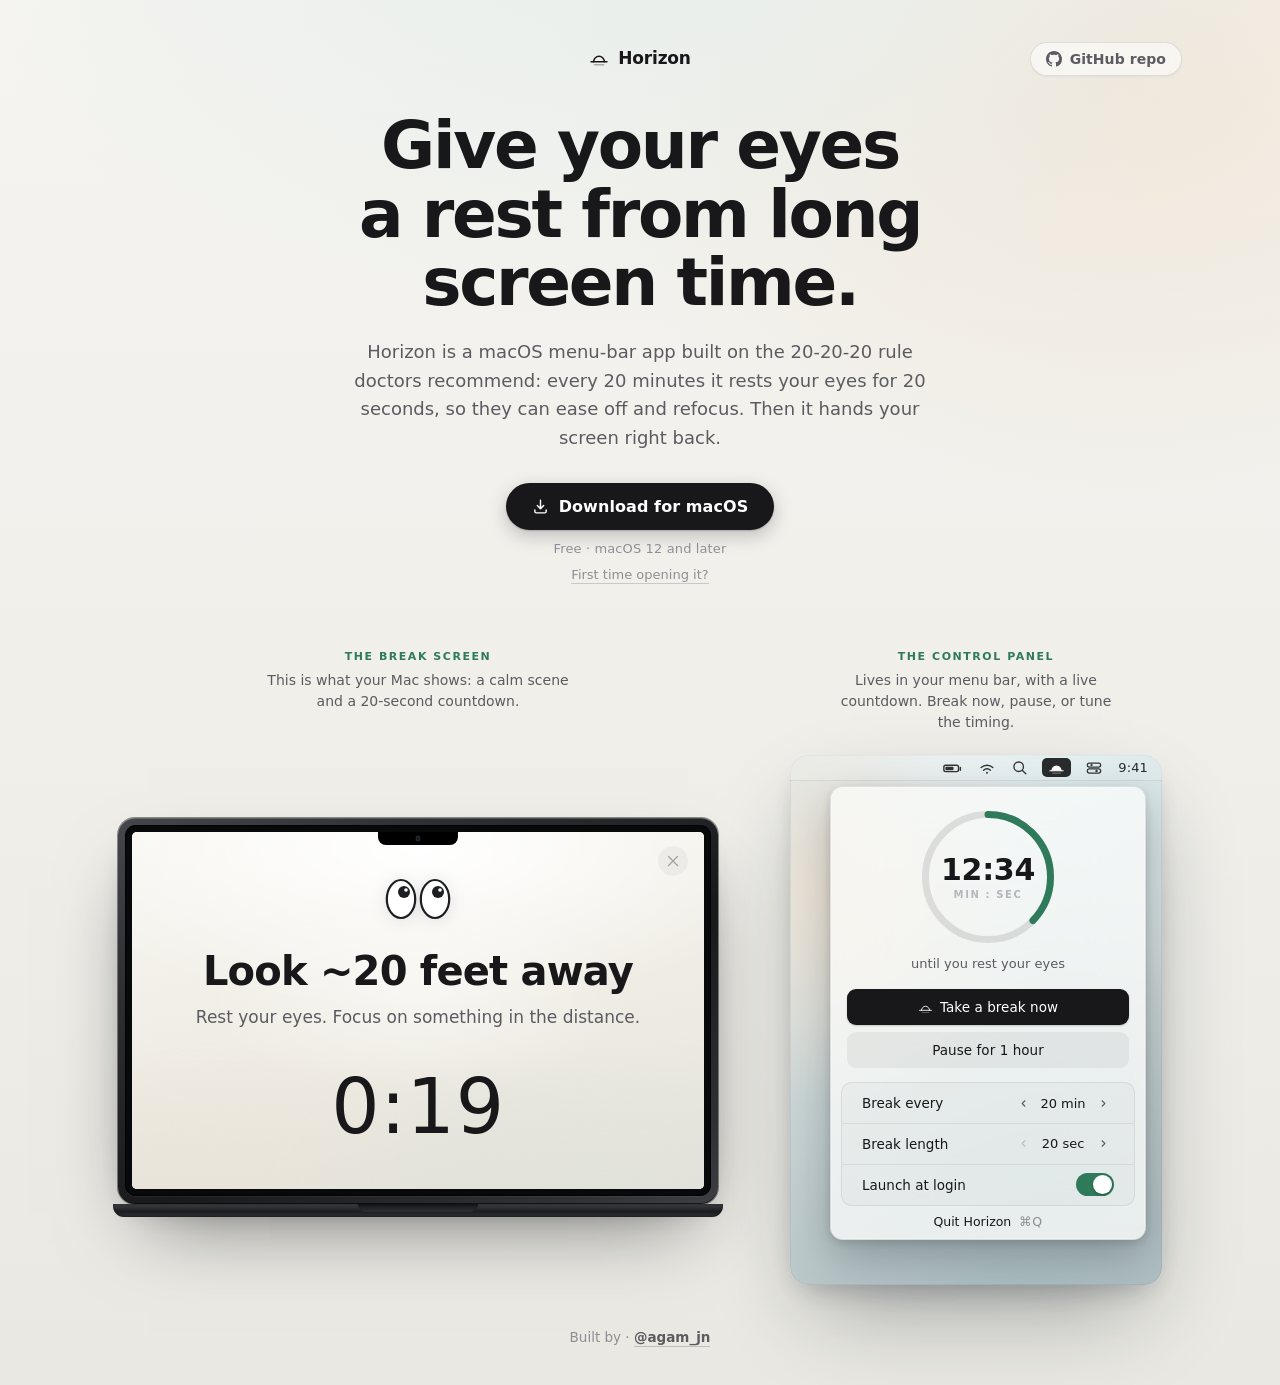
==== commit df119aed: "Add GitHub repo link as top-right secondary CTA A subtle glassy pill (GitHub mark + "GitHub repo") p" ====
--- a/index.html
+++ b/index.html
@@ -34,6 +34,14 @@
       </span>
       <span class="brand-name">Horizon</span>
     </div>
+
+    <!-- GitHub repo — secondary CTA, pinned top-right -->
+    <a class="gh-link" href="https://github.com/agamjn/Horizon" target="_blank" rel="noopener" aria-label="View the Horizon repository on GitHub">
+      <svg width="16" height="16" viewBox="0 0 16 16" fill="currentColor" aria-hidden="true">
+        <path d="M8 0C3.58 0 0 3.58 0 8c0 3.54 2.29 6.53 5.47 7.59.4.07.55-.17.55-.38 0-.19-.01-.82-.01-1.49-2.01.37-2.53-.49-2.69-.94-.09-.23-.48-.94-.82-1.13-.28-.15-.68-.52-.01-.53.63-.01 1.08.58 1.23.82.72 1.21 1.87.87 2.33.66.07-.52.28-.87.51-1.07-1.78-.2-3.64-.89-3.64-3.95 0-.87.31-1.59.82-2.15-.08-.2-.36-1.02.08-2.12 0 0 .67-.21 2.2.82.64-.18 1.32-.27 2-.27.68 0 1.36.09 2 .27 1.53-1.04 2.2-.82 2.2-.82.44 1.1.16 1.92.08 2.12.51.56.82 1.27.82 2.15 0 3.07-1.87 3.75-3.65 3.95.29.25.54.73.54 1.48 0 1.07-.01 1.93-.01 2.2 0 .21.15.46.55.38A8.013 8.013 0 0 0 16 8c0-4.42-3.58-8-8-8z" />
+      </svg>
+      <span class="gh-label">GitHub repo</span>
+    </a>
 
     <!-- hero text -->
     <h1 class="headline">Give your eyes a rest from long screen time.</h1>
--- a/horizon.css
+++ b/horizon.css
@@ -30,6 +30,7 @@
 button{ font-family:inherit; }
 
 .page{
+  position:relative;
   min-height:100vh; max-width:1140px; margin:0 auto;
   padding:48px 28px 40px;
   display:flex; flex-direction:column; align-items:center; text-align:center;
@@ -69,6 +70,29 @@
   border-bottom:1px solid rgba(0,0,0,0.16); transition:color .14s, border-color .14s; }
 .cta-first:hover{ color:var(--ink-2); border-color:rgba(0,0,0,0.4); }
 .cta-first:focus-visible{ outline:2px solid var(--ac); outline-offset:3px; border-radius:2px; }
+
+/* GitHub repo — secondary CTA, pinned top-right */
+.gh-link{
+  position:absolute; top:42px; right:28px; z-index:10;
+  display:inline-flex; align-items:center; gap:8px; text-decoration:none;
+  font-size:14px; font-weight:550; letter-spacing:.005em; color:var(--ink-2);
+  background:rgba(255,255,255,0.55); border:1px solid var(--hair-2);
+  padding:8px 15px; border-radius:999px;
+  -webkit-backdrop-filter:blur(8px); backdrop-filter:blur(8px);
+  box-shadow:0 1px 2px rgba(20,24,28,0.05);
+  transition:color .14s ease, border-color .14s ease, background .14s ease,
+             transform .16s cubic-bezier(0.22,1,0.36,1), box-shadow .16s ease;
+}
+.gh-link svg{ display:block; }
+.gh-link:hover{ color:var(--ink); border-color:rgba(0,0,0,0.18); background:rgba(255,255,255,0.85);
+  transform:translateY(-1px); box-shadow:0 4px 12px rgba(20,24,28,0.10); }
+.gh-link:active{ transform:translateY(0); }
+.gh-link:focus-visible{ outline:2px solid var(--ac); outline-offset:3px; }
+
+@media (max-width:560px){
+  .gh-link{ top:34px; right:20px; padding:8px; gap:0; }
+  .gh-link .gh-label{ display:none; }
+}
 
 /* side-by-side duo */
 .duo{ display:flex; align-items:stretch; justify-content:center; gap:72px;
@@ -296,10 +320,11 @@
    Page-load reveal — staggered entrance. Disabled for reduced-motion.
    --------------------------------------------------------------------------- */
 @media (prefers-reduced-motion: no-preference){
-  .brand,.headline,.sub,.cta-wrap,.footer{
+  .brand,.gh-link,.headline,.sub,.cta-wrap,.footer{
     opacity:0; animation:hz-reveal .7s cubic-bezier(0.22,1,0.36,1) forwards;
   }
   .brand{ animation-delay:.05s; }
+  .gh-link{ animation-delay:.05s; }
   .headline{ animation-delay:.12s; }
   .sub{ animation-delay:.19s; }
   .cta-wrap{ animation-delay:.26s; }
